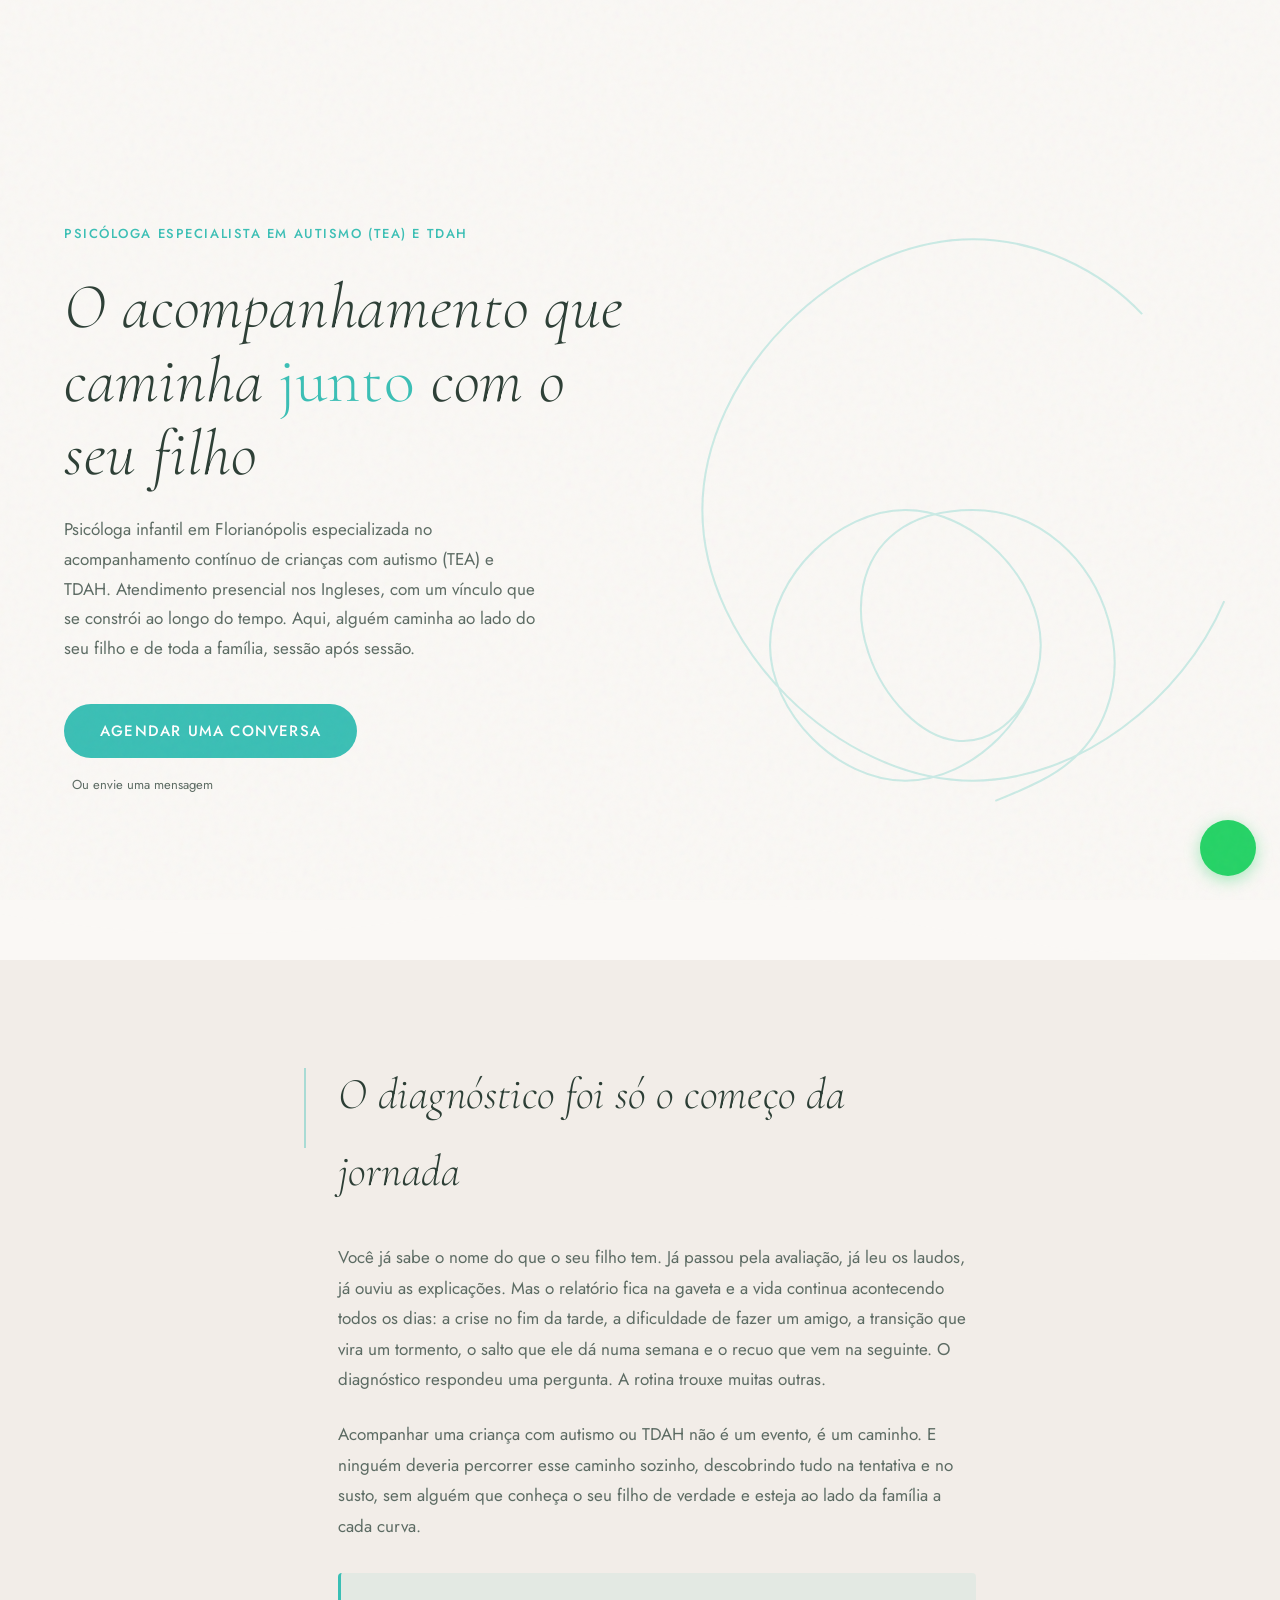
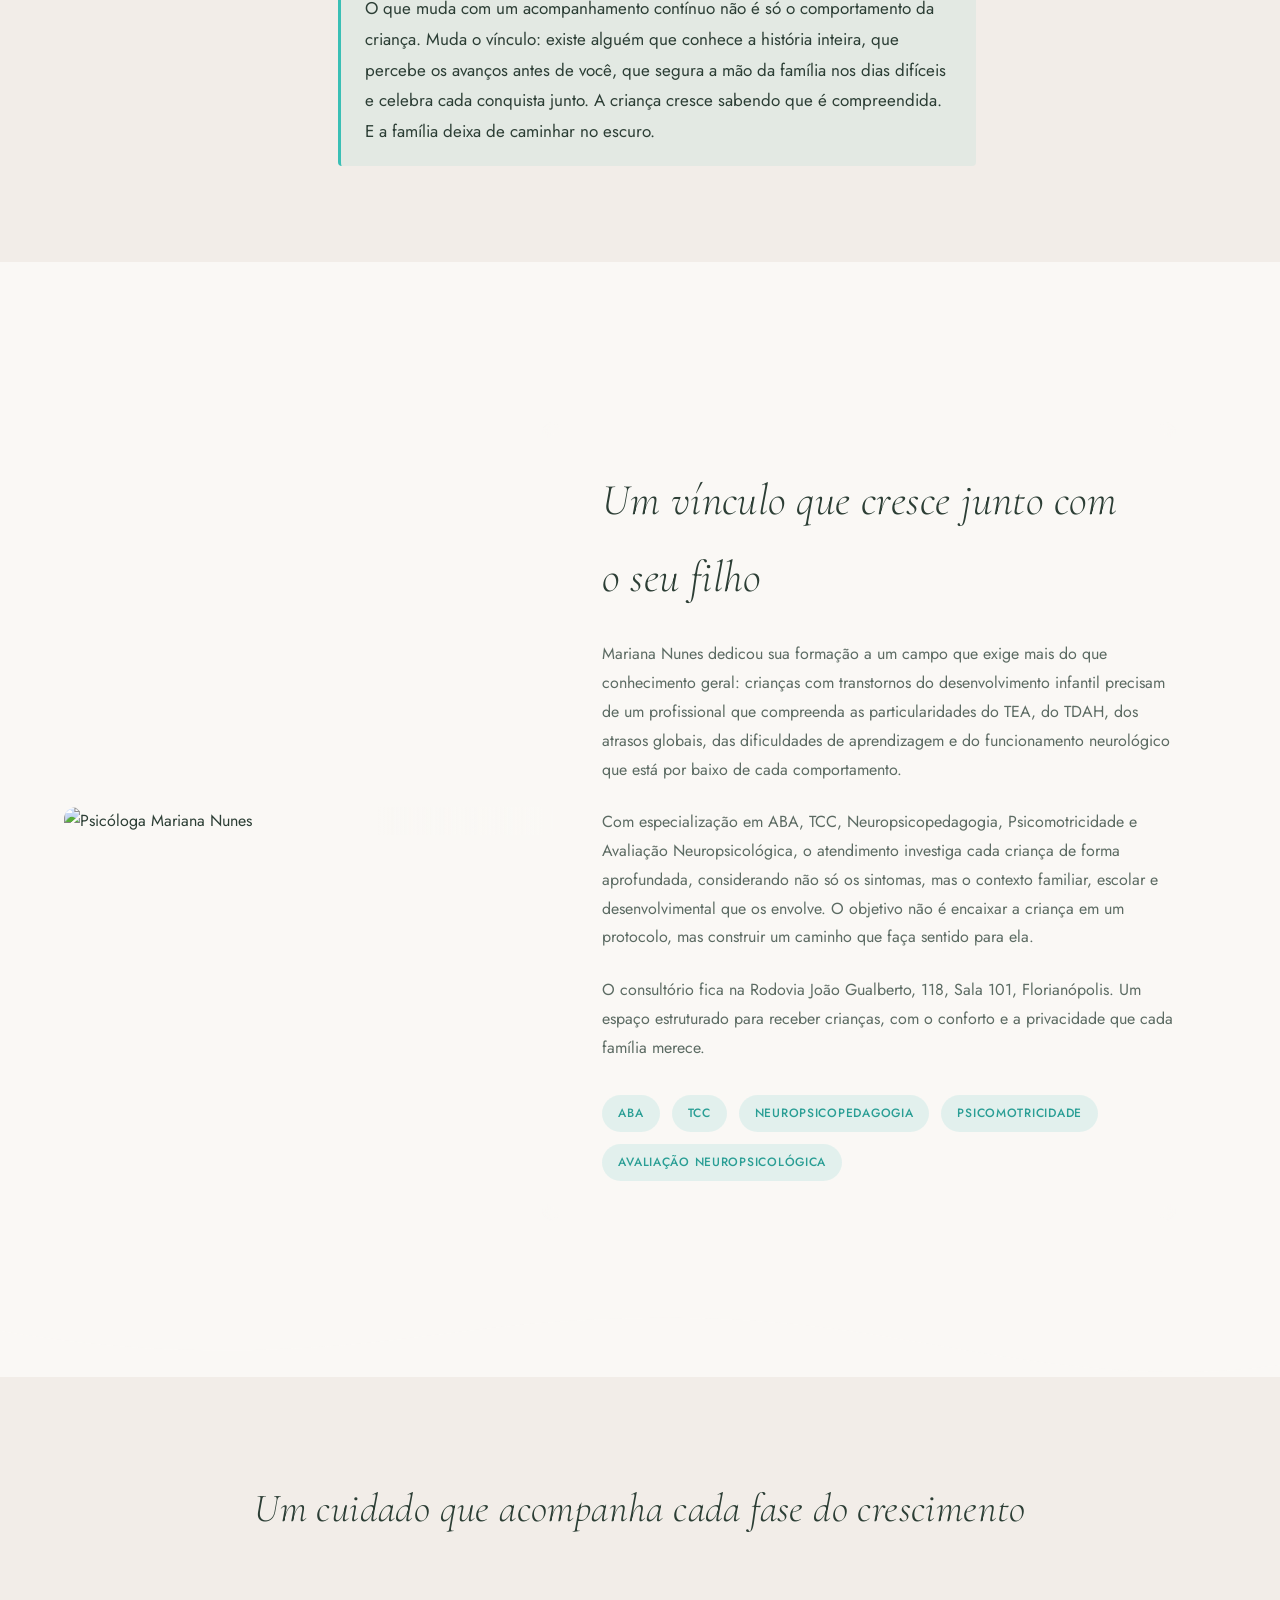
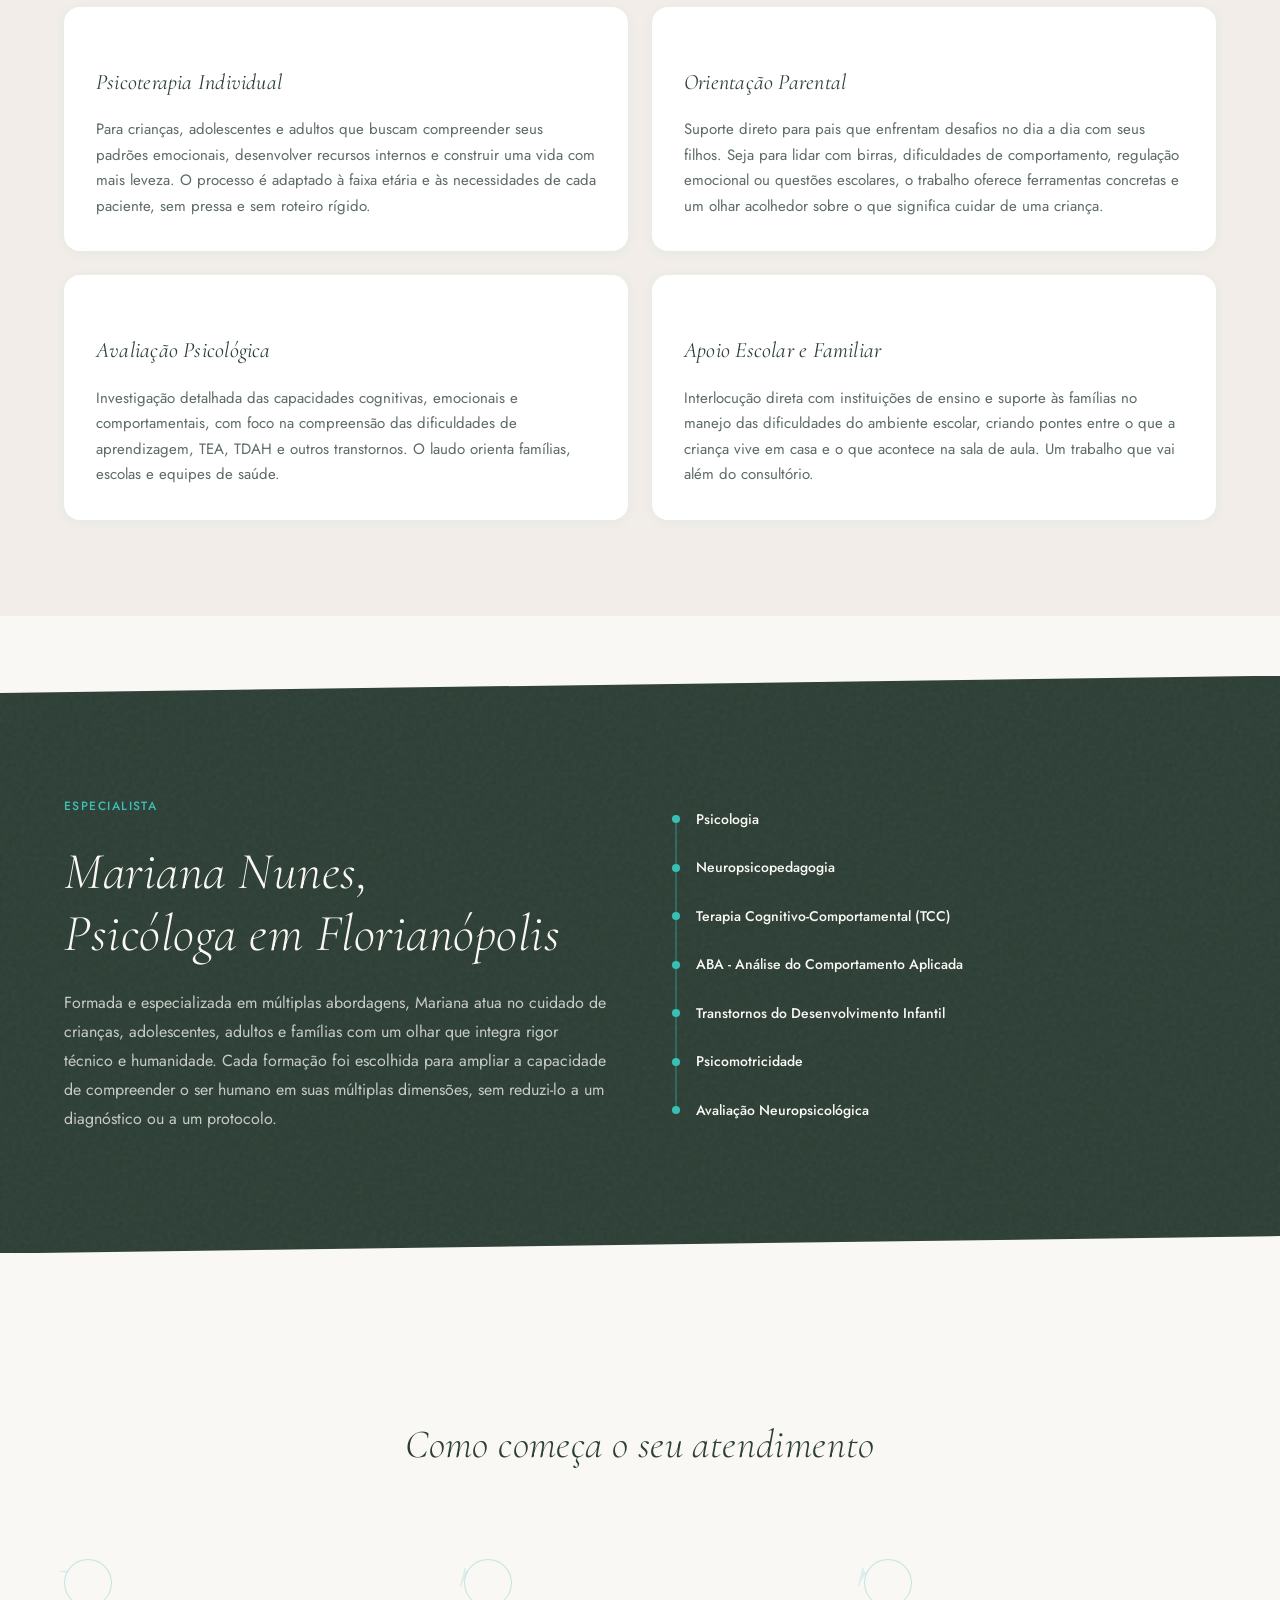
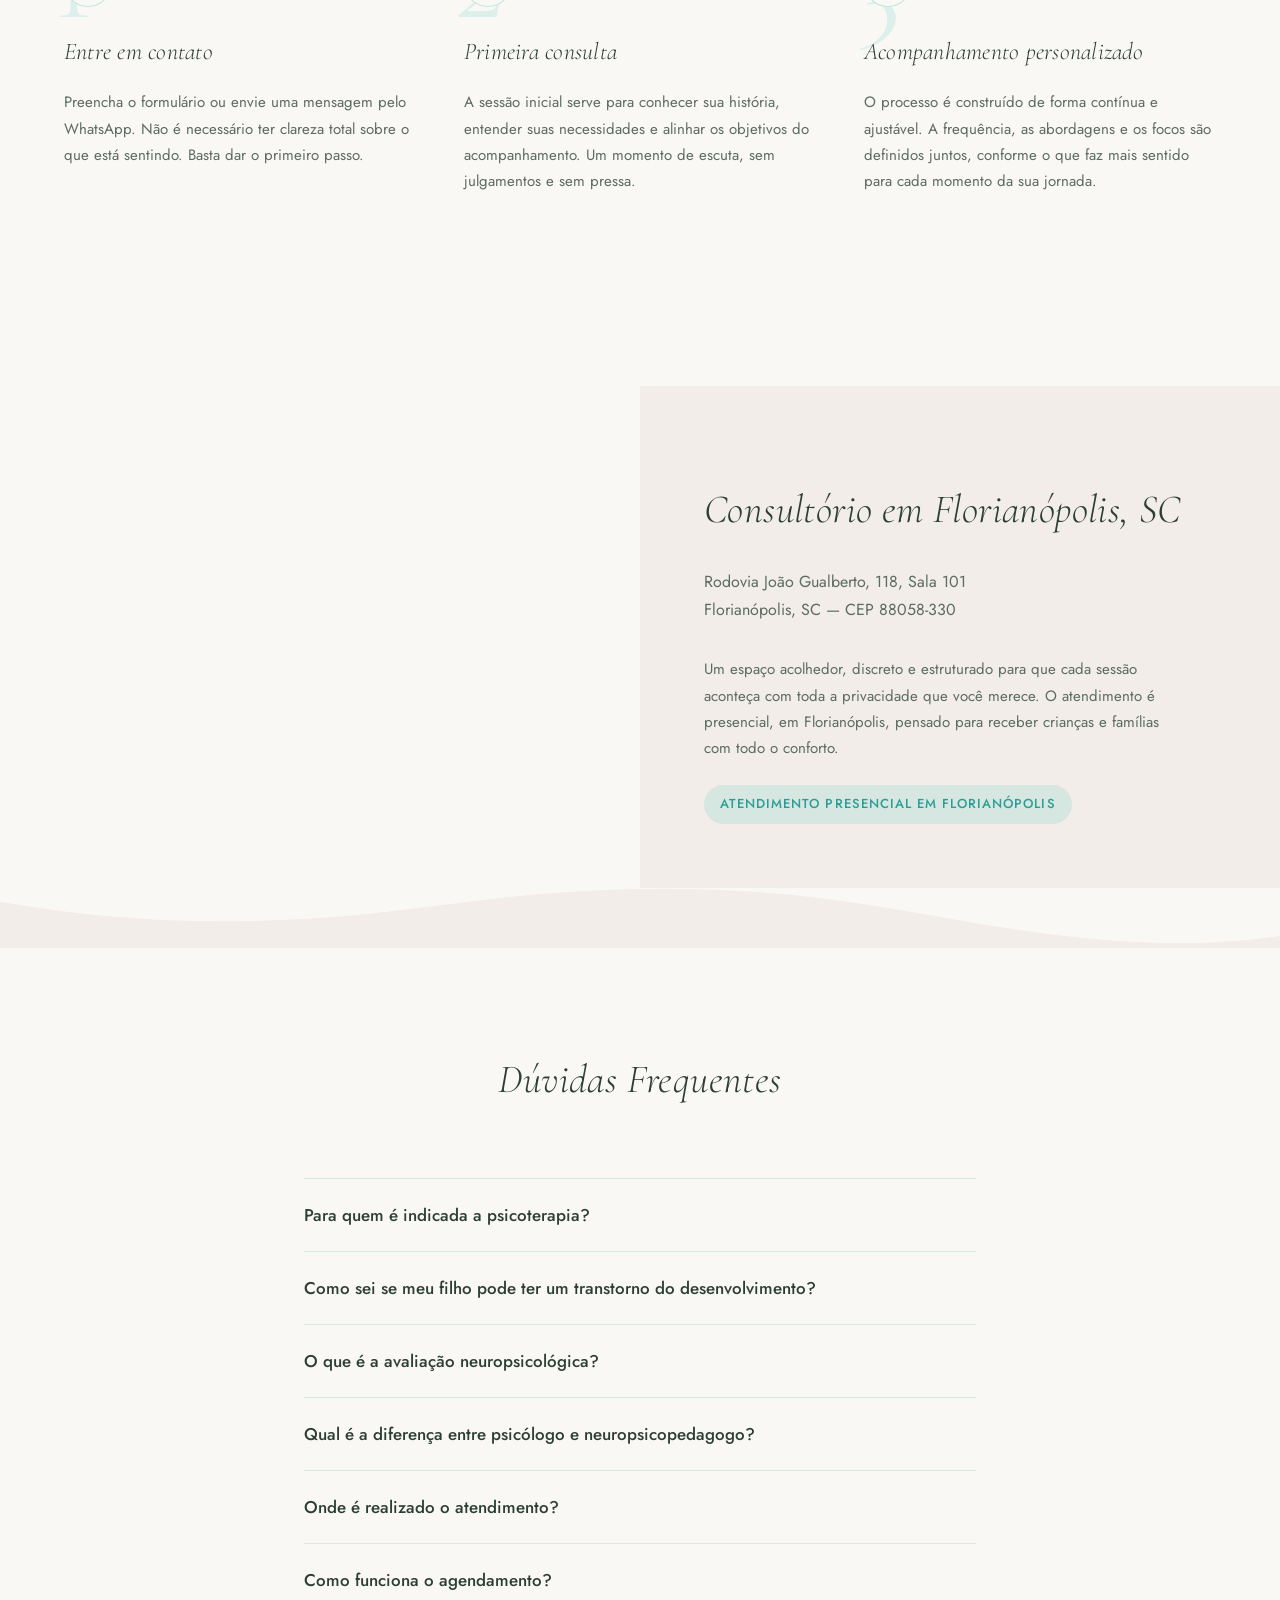
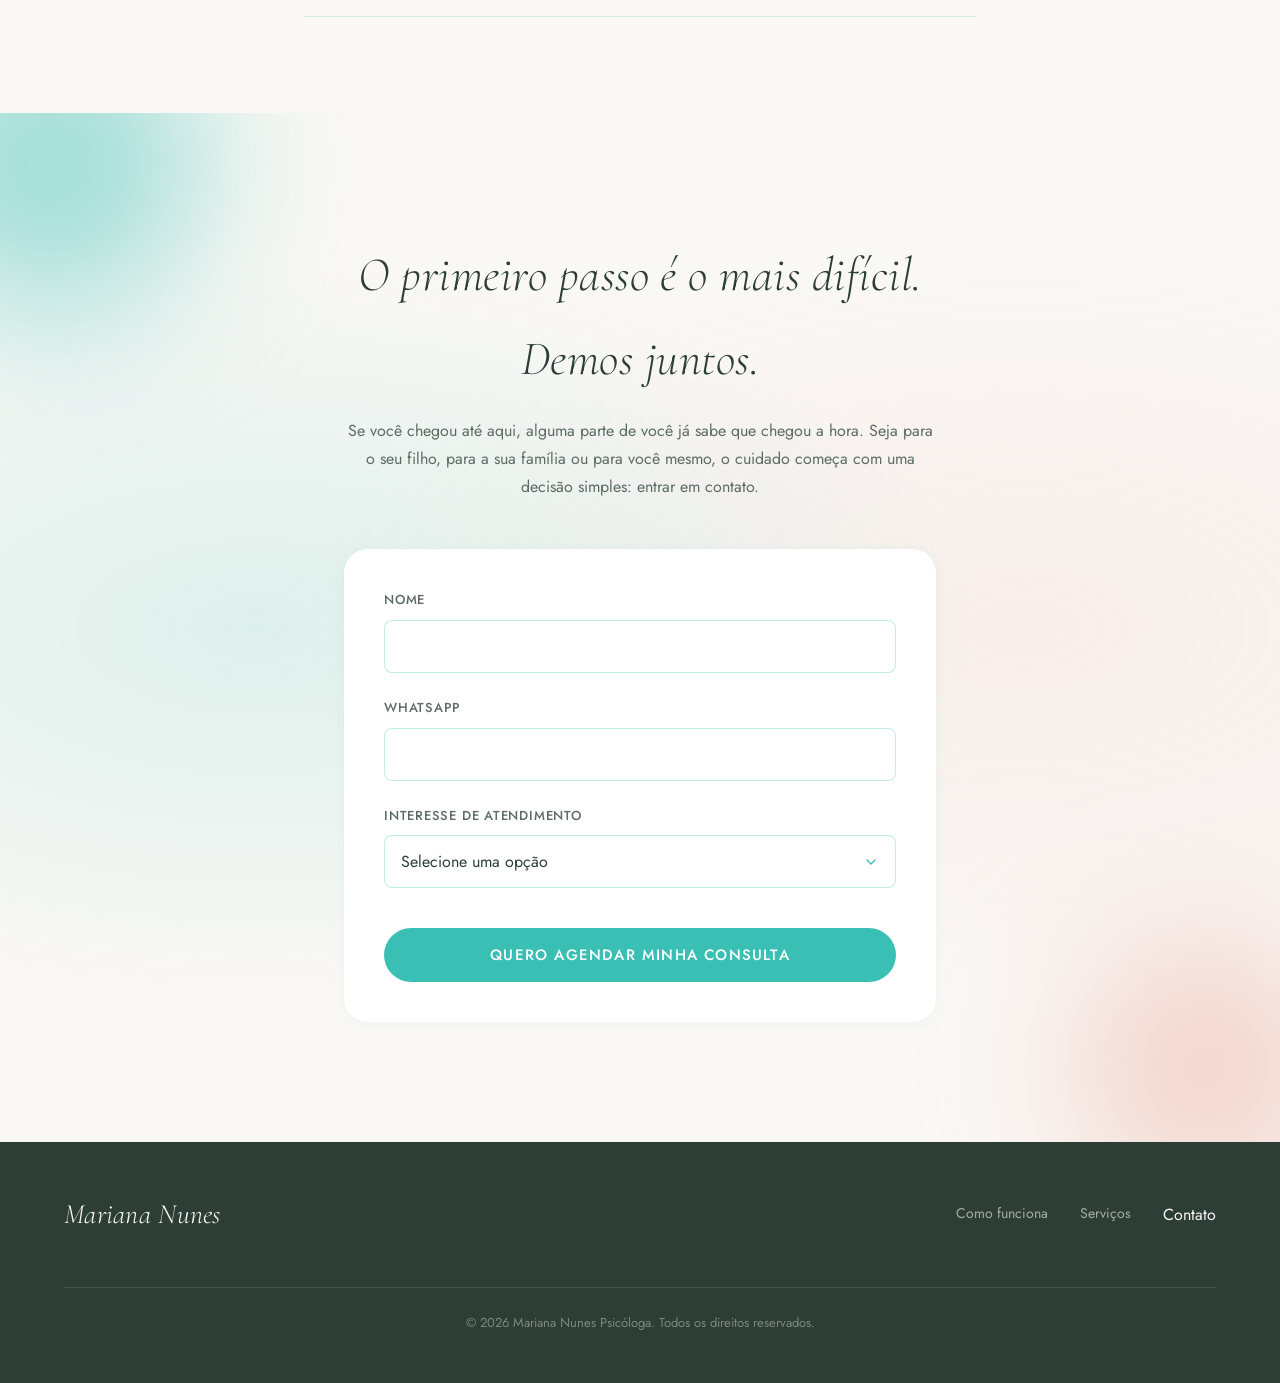
==== acompanhamento-tea-tdah/index.html @ 7c2b4500 "feat(lp): nova LP /acompanhamento-tea-tdah/ (clone presencial, foco TEA/TDAH) Clone fiel da pagina p" ====
<!DOCTYPE html>
<html lang="pt-BR">
<head>
  <meta charset="UTF-8">
  <meta name="viewport" content="width=device-width, initial-scale=1.0">

  <!-- Google Tag Manager -->
  <script>(function(w,d,s,l,i){w[l]=w[l]||[];w[l].push({'gtm.start':
  new Date().getTime(),event:'gtm.js'});var f=d.getElementsByTagName(s)[0],
  j=d.createElement(s),dl=l!='dataLayer'?'&l='+l:'';j.async=true;j.src=
  'https://www.googletagmanager.com/gtm.js?id='+i+dl;f.parentNode.insertBefore(j,f);
  })(window,document,'script','dataLayer','GTM-KGB9BXCS');</script>
  <!-- End Google Tag Manager -->

  <title>Psicóloga para Acompanhamento de Crianças com Autismo e TDAH em Florianópolis | Mariana Nunes</title>
  <meta name="description" content="Mariana Nunes é psicóloga infantil em Florianópolis (CRP 12/29054), especialista em acompanhamento contínuo de crianças com autismo (TEA) e TDAH. Atendimento presencial nos Ingleses, com suporte à família. Agende.">

  <!-- Open Graph -->
  <meta property="og:title" content="Psicóloga para Acompanhamento de Crianças com Autismo e TDAH em Florianópolis | Mariana Nunes">
  <meta property="og:description" content="Mariana Nunes é psicóloga infantil em Florianópolis (CRP 12/29054), especialista em acompanhamento contínuo de crianças com autismo (TEA) e TDAH. Atendimento presencial nos Ingleses, com suporte à família. Agende.">
  <meta property="og:type" content="website">

  <!-- Favicon placeholder -->
  <link rel="icon" type="image/svg+xml" href="/favicon.svg">

  <!-- FONTS: Cormorant Garamond & Jost -->
  <link rel="preconnect" href="https://fonts.googleapis.com">
  <link rel="preconnect" href="https://fonts.gstatic.com" crossorigin>
  <link href="https://fonts.googleapis.com/css2?family=Cormorant+Garamond:ital,wght@0,300;0,400;1,300;1,400&family=Jost:wght@400;500;600&display=swap" rel="stylesheet">

  <!-- Preconnect CDNs -->
  <link rel="preconnect" href="https://unpkg.com" crossorigin>
  <link rel="preconnect" href="https://cdn.jsdelivr.net" crossorigin>

  <!-- AOS -->
  <link href="https://unpkg.com/aos@2.3.4/dist/aos.css" rel="stylesheet">

  <!-- intl-tel-input -->
  <link rel="stylesheet" href="https://cdn.jsdelivr.net/npm/intl-tel-input@24.6.0/build/css/intlTelInput.css">
  
  <!-- Phosphor Icons -->
  <script src="https://unpkg.com/@phosphor-icons/web" defer></script>

  <link rel="stylesheet" href="/acompanhamento-tea-tdah/style.css?v=1.0.1">

  <!-- Scripts -->
  <script src="https://unpkg.com/aos@2.3.4/dist/aos.js" defer></script>
  <script src="https://cdn.jsdelivr.net/npm/intl-tel-input@24.6.0/build/js/intlTelInput.min.js" defer></script>
  <script src="/acompanhamento-tea-tdah/script.js?v=1.0.1" defer></script>
</head>
<body>
  <!-- Google Tag Manager (noscript) -->
  <noscript><iframe src="https://www.googletagmanager.com/ns.html?id=GTM-KGB9BXCS"
  height="0" width="0" style="display:none;visibility:hidden"></iframe></noscript>
  <!-- End Google Tag Manager (noscript) -->
  


  <main>
    <!-- A. HERO -->
    <section class="hero">
      <div class="container">
        <div class="hero-content">
          <span class="hero-pre-headline">PSICÓLOGA ESPECIALISTA EM AUTISMO (TEA) E TDAH</span>
          <h1 class="hero-headline">
            O acompanhamento que caminha <span class="highlight">junto</span> com o seu filho
          </h1>
          <p class="hero-subheadline">
            Psicóloga infantil em Florianópolis especializada no acompanhamento contínuo de crianças com autismo (TEA) e TDAH. Atendimento presencial nos Ingleses, com um vínculo que se constrói ao longo do tempo. Aqui, alguém caminha ao lado do seu filho e de toda a família, sessão após sessão.
          </p>
          <div class="hero-cta-wrapper">
            <button type="button" data-modal="contato-modal" class="btn">Agendar uma conversa</button>
            <span class="hero-whatsapp-text">
              <i class="ph-fill ph-whatsapp-logo"></i> Ou envie uma mensagem
            </span>
          </div>
        </div>
        <div class="hero-visual">
          <div class="hero-illustration">
            <svg viewBox="0 0 500 500" xmlns="http://www.w3.org/2000/svg">
              <!-- Illustrative Thread / Novelo abstraction -->
              <path class="hero-thread-path" d="M450,250 C450,150 350,100 250,150 C150,200 100,300 200,350 C300,400 400,350 450,250 C500,150 400,50 300,50 C200,50 100,150 100,250 C100,350 200,450 300,450 C400,450 500,350 500,250 C500,100 300,100 200,150 C100,200 50,300 100,400 C150,500 250,500 350,450 C450,400 400,250 300,250 C200,250 200,350 250,400 C300,450 350,400 350,350 C350,300 300,250 250,250 C200,250 150,300 150,350 C150,400 200,450 250,450 C300,450 350,400 350,350 C350,300 300,250 250,250 C200,250 150,300 150,350 C150,400 200,450 250,450 C300,450 350,400 350,350 C350,300 300,250 250,250 C200,250 150,300 150,350 C150,400 200,450 250,450 C300,450 350,400 350,350 C350,300 300,250 250,250 C200,250 150,300 150,350 C150,400 200,450 250,450 C300,450 350,400 350,350 C350,300 300,250 250,250 C200,250 150,300 150,350 C150,400 200,450 250,450 C300,450 350,400 350,350 C350,300 300,250 250,250 C200,250 150,300 150,350 C150,400 200,450 250,450" />
              <!-- Thread extending out -->
              <path class="hero-thread-path" style="animation-delay: 2s;" d="M250,250 Q100,200 -50,300" />
            </svg>
          </div>
        </div>
      </div>
    </section>

    <!-- B. O PESO QUE VOCÊ CARREGA -->
    <section class="section weight">
      <div class="wave-divider top-bg">
        <svg data-name="Layer 1" xmlns="http://www.w3.org/2000/svg" viewBox="0 0 1200 120" preserveAspectRatio="none">
          <path d="M985.66,92.83C906.67,72,823.78,31,743.84,14.19c-82.26-17.34-168.06-16.33-250.45.39-57.84,11.73-114,31.07-172,41.86A600.21,600.21,0,0,1,0,27.35V120H1200V95.8C1132.19,118.92,1055.71,111.31,985.66,92.83Z" class="shape-fill"></path>
        </svg>
      </div>
      <div class="container container-narrow">
        <div class="weight-line"></div>
        <div class="weight-content">
          <h2 class="weight-title" data-aos="fade-up" data-aos-delay="0">
            O diagnóstico foi só o começo da jornada
          </h2>
          <div class="weight-text">
            <p data-aos="fade-up" data-aos-delay="100">Você já sabe o nome do que o seu filho tem. Já passou pela avaliação, já leu os laudos, já ouviu as explicações. Mas o relatório fica na gaveta e a vida continua acontecendo todos os dias: a crise no fim da tarde, a dificuldade de fazer um amigo, a transição que vira um tormento, o salto que ele dá numa semana e o recuo que vem na seguinte. O diagnóstico respondeu uma pergunta. A rotina trouxe muitas outras.</p>
            <p data-aos="fade-up" data-aos-delay="200">Acompanhar uma criança com autismo ou TDAH não é um evento, é um caminho. E ninguém deveria percorrer esse caminho sozinho, descobrindo tudo na tentativa e no susto, sem alguém que conheça o seu filho de verdade e esteja ao lado da família a cada curva.</p>
            <div class="weight-highlight" data-aos="fade-up" data-aos-delay="300">
              <p>O que muda com um acompanhamento contínuo não é só o comportamento da criança. Muda o vínculo: existe alguém que conhece a história inteira, que percebe os avanços antes de você, que segura a mão da família nos dias difíceis e celebra cada conquista junto. A criança cresce sabendo que é compreendida. E a família deixa de caminhar no escuro.</p>
            </div>
          </div>
        </div>
      </div>
    </section>

    <!-- C. O ATENDIMENTO DA MARIANA -->
    <section class="section specialist">
      <div class="container">
        <div class="specialist-image" data-aos="fade-right">
          <img src="/.netlify/images?url=/images/mariana.png&w=600&q=80" alt="Psicóloga Mariana Nunes">
        </div>
        <div class="specialist-content" data-aos="fade-left" data-aos-delay="150">
          <h2 class="specialist-title">Um vínculo que cresce junto com o seu filho</h2>
          <div class="specialist-text">
            <p>Mariana Nunes dedicou sua formação a um campo que exige mais do que conhecimento geral: crianças com transtornos do desenvolvimento infantil precisam de um profissional que compreenda as particularidades do TEA, do TDAH, dos atrasos globais, das dificuldades de aprendizagem e do funcionamento neurológico que está por baixo de cada comportamento.</p>
            <p>Com especialização em ABA, TCC, Neuropsicopedagogia, Psicomotricidade e Avaliação Neuropsicológica, o atendimento investiga cada criança de forma aprofundada, considerando não só os sintomas, mas o contexto familiar, escolar e desenvolvimental que os envolve. O objetivo não é encaixar a criança em um protocolo, mas construir um caminho que faça sentido para ela.</p>
            <p>O consultório fica na Rodovia João Gualberto, 118, Sala 101, Florianópolis. Um espaço estruturado para receber crianças, com o conforto e a privacidade que cada família merece.</p>
          </div>
          <div class="specialist-tags">
            <span class="tag">ABA</span>
            <span class="tag">TCC</span>
            <span class="tag">Neuropsicopedagogia</span>
            <span class="tag">Psicomotricidade</span>
            <span class="tag">Avaliação Neuropsicológica</span>
          </div>
        </div>
      </div>
    </section>

    <!-- D. SERVIÇOS -->
    <section class="section services">
      <div class="wave-divider top-bg">
        <svg data-name="Layer 1" xmlns="http://www.w3.org/2000/svg" viewBox="0 0 1200 120" preserveAspectRatio="none">
          <path d="M321.39,56.44c58-10.79,114.16-30.13,172-41.86,82.39-16.72,168.19-17.73,250.45-.39C823.78,31,906.67,72,985.66,92.83c70.05,18.48,146.53,26.09,214.34,3V0H0V27.35A600.21,600.21,0,0,0,321.39,56.44Z" class="shape-fill"></path>
        </svg>
      </div>
      <div class="container">
        <h2 class="services-title" data-aos="fade-up">Um cuidado que acompanha cada fase do crescimento</h2>
        
        <div class="services-grid" id="servicesGrid">
          <div class="services-thread">
            <svg viewBox="0 0 800 600" preserveAspectRatio="none">
              <path d="M 0,100 C 200,300 400,0 600,200 C 800,400 700,500 800,600" />
            </svg>
          </div>

          <div class="service-card large" data-aos="fade-up" data-aos-delay="0">
            <div class="service-icon"><i class="ph ph-brain"></i></div>
            <h3 class="service-title">Psicoterapia Individual</h3>
            <p class="service-text">Para crianças, adolescentes e adultos que buscam compreender seus padrões emocionais, desenvolver recursos internos e construir uma vida com mais leveza. O processo é adaptado à faixa etária e às necessidades de cada paciente, sem pressa e sem roteiro rígido.</p>
          </div>

          <div class="service-card large" data-aos="fade-up" data-aos-delay="80">
            <div class="service-icon"><i class="ph ph-users-three"></i></div>
            <h3 class="service-title">Orientação Parental</h3>
            <p class="service-text">Suporte direto para pais que enfrentam desafios no dia a dia com seus filhos. Seja para lidar com birras, dificuldades de comportamento, regulação emocional ou questões escolares, o trabalho oferece ferramentas concretas e um olhar acolhedor sobre o que significa cuidar de uma criança.</p>
          </div>

          <div class="service-card medium" data-aos="fade-up" data-aos-delay="160">
            <div class="service-icon"><i class="ph ph-file-magnifying-glass"></i></div>
            <h3 class="service-title">Avaliação Psicológica</h3>
            <p class="service-text">Investigação detalhada das capacidades cognitivas, emocionais e comportamentais, com foco na compreensão das dificuldades de aprendizagem, TEA, TDAH e outros transtornos. O laudo orienta famílias, escolas e equipes de saúde.</p>
          </div>

          <div class="service-card medium" data-aos="fade-up" data-aos-delay="240">
            <div class="service-icon"><i class="ph ph-house-line"></i></div>
            <h3 class="service-title">Apoio Escolar e Familiar</h3>
            <p class="service-text">Interlocução direta com instituições de ensino e suporte às famílias no manejo das dificuldades do ambiente escolar, criando pontes entre o que a criança vive em casa e o que acontece na sala de aula. Um trabalho que vai além do consultório.</p>
          </div>
        </div>
      </div>
    </section>

    <!-- E. AUTORIDADE -->
    <section class="authority">
      <div class="container">
        <div class="auth-content">
          <span class="auth-label">Especialista</span>
          <h2 class="auth-title" data-aos="fade-up">Mariana Nunes,<br>Psicóloga em Florianópolis</h2>
          <p class="auth-text" data-aos="fade-up" data-aos-delay="100">
            Formada e especializada em múltiplas abordagens, Mariana atua no cuidado de crianças, adolescentes, adultos e famílias com um olhar que integra rigor técnico e humanidade. Cada formação foi escolhida para ampliar a capacidade de compreender o ser humano em suas múltiplas dimensões, sem reduzi-lo a um diagnóstico ou a um protocolo.
          </p>
        </div>
        <div class="auth-timeline">
          <div class="timeline-item" data-aos="fade-up" data-aos-delay="100">Psicologia</div>
          <div class="timeline-item" data-aos="fade-up" data-aos-delay="200">Neuropsicopedagogia</div>
          <div class="timeline-item" data-aos="fade-up" data-aos-delay="300">Terapia Cognitivo-Comportamental (TCC)</div>
          <div class="timeline-item" data-aos="fade-up" data-aos-delay="400">ABA - Análise do Comportamento Aplicada</div>
          <div class="timeline-item" data-aos="fade-up" data-aos-delay="500">Transtornos do Desenvolvimento Infantil</div>
          <div class="timeline-item" data-aos="fade-up" data-aos-delay="600">Psicomotricidade</div>
          <div class="timeline-item" data-aos="fade-up" data-aos-delay="700">Avaliação Neuropsicológica</div>
        </div>
      </div>
    </section>

    <!-- F. COMO FUNCIONA -->
    <section class="section how-it-works">
      <div class="container">
        <h2 class="how-title" data-aos="fade-up">Como começa o seu atendimento</h2>
        <div class="steps-wrapper" id="stepsWrapper">
          <div class="steps-connector">
            <svg width="100%" height="100%" preserveAspectRatio="none">
              <line x1="0" y1="0" x2="100%" y2="0" id="stepsLinePath" />
            </svg>
          </div>
          
          <div class="step" data-aos="fade-up" data-aos-delay="0">
            <div class="step-num-bg counter" data-target="1">0</div>
            <div class="step-icon"><i class="ph ph-chat-circle-dots"></i></div>
            <h3 class="step-title">Entre em contato</h3>
            <p class="step-text">Preencha o formulário ou envie uma mensagem pelo WhatsApp. Não é necessário ter clareza total sobre o que está sentindo. Basta dar o primeiro passo.</p>
          </div>

          <div class="step" data-aos="fade-up" data-aos-delay="150">
            <div class="step-num-bg counter" data-target="2">0</div>
            <div class="step-icon"><i class="ph ph-coffee"></i></div>
            <h3 class="step-title">Primeira consulta</h3>
            <p class="step-text">A sessão inicial serve para conhecer sua história, entender suas necessidades e alinhar os objetivos do acompanhamento. Um momento de escuta, sem julgamentos e sem pressa.</p>
          </div>

          <div class="step" data-aos="fade-up" data-aos-delay="300">
            <div class="step-num-bg counter" data-target="3">0</div>
            <div class="step-icon"><i class="ph ph-spiral"></i></div>
            <h3 class="step-title">Acompanhamento personalizado</h3>
            <p class="step-text">O processo é construído de forma contínua e ajustável. A frequência, as abordagens e os focos são definidos juntos, conforme o que faz mais sentido para cada momento da sua jornada.</p>
          </div>
        </div>
      </div>
    </section>

    <!-- G. LOCAL -->
    <section class="section location">
      <div class="location-map">
        <iframe 
          src="https://www.google.com/maps/embed?pb=!1m18!1m12!1m3!1d3540.751280388277!2d-48.4552431!3d-27.4455855!2m3!1f0!2f0!3f0!3m2!1i1024!2i768!4f13.1!3m3!1m2!1s0x95274100795c3289%3A0xc0fb1984fb12b5!2sRod.%20Jo%C3%A3o%20Gualberto%20Soares%2C%20118%20-%20Ingleses%20Norte%2C%20Florian%C3%B3polis%20-%20SC%2C%2088058-330!5e0!3m2!1spt-BR!2sbr!4v1700000000000!5m2!1spt-BR!2sbr" 
          allowfullscreen="" 
          loading="lazy" 
          referrerpolicy="no-referrer-when-downgrade">
        </iframe>
      </div>
      <div class="location-info-wrapper">
        <div class="location-info" data-aos="fade-left">
          <div class="location-icon"><i class="ph-fill ph-map-pin"></i></div>
          <h2 class="location-title">Consultório em Florianópolis, SC</h2>
          <p class="location-address">
            Rodovia João Gualberto, 118, Sala 101<br>
            Florianópolis, SC — CEP 88058-330
          </p>
          <p class="step-text" style="margin-bottom: 24px;">
            Um espaço acolhedor, discreto e estruturado para que cada sessão aconteça com toda a privacidade que você merece. O atendimento é presencial, em Florianópolis, pensado para receber crianças e famílias com todo o conforto.
          </p>
          <span class="location-badge">Atendimento Presencial em Florianópolis</span>
        </div>
      </div>
    </section>

    <!-- H. FAQ -->
    <section class="section faq">
      <div class="wave-divider top-bg-alt">
        <svg data-name="Layer 1" xmlns="http://www.w3.org/2000/svg" viewBox="0 0 1200 120" preserveAspectRatio="none">
          <path d="M985.66,92.83C906.67,72,823.78,31,743.84,14.19c-82.26-17.34-168.06-16.33-250.45.39-57.84,11.73-114,31.07-172,41.86A600.21,600.21,0,0,1,0,27.35V120H1200V95.8C1132.19,118.92,1055.71,111.31,985.66,92.83Z" class="shape-fill"></path>
        </svg>
      </div>
      <div class="container container-narrow" data-aos="fade-up">
        <h2 class="faq-title">Dúvidas Frequentes</h2>
        
        <div class="accordion">
          <div class="accordion-item">
            <button class="accordion-header">
              Para quem é indicada a psicoterapia?
              <i class="ph ph-plus accordion-icon"></i>
            </button>
            <div class="accordion-content">
              <p>A psicoterapia é indicada para qualquer pessoa que enfrente dificuldades emocionais, comportamentais ou relacionais, independentemente da idade. Seja uma criança com dificuldades na escola, um adolescente em crise, um adulto que busca autoconhecimento ou uma família que precisa de suporte, o processo terapêutico oferece caminhos concretos para cada situação.</p>
            </div>
          </div>
          
          <div class="accordion-item">
            <button class="accordion-header">
              Como sei se meu filho pode ter um transtorno do desenvolvimento?
              <i class="ph ph-plus accordion-icon"></i>
            </button>
            <div class="accordion-content">
              <p>Sinais como dificuldade de concentração prolongada, atrasos na fala, comportamentos repetitivos, dificuldade de interação social, explosões emocionais frequentes, hipersensibilidade sensorial ou queda no rendimento escolar sem causa aparente podem indicar a presença de um transtorno do desenvolvimento. A avaliação psicológica e neuropsicológica é o caminho mais seguro para obter respostas claras e orientar o tratamento adequado.</p>
            </div>
          </div>

          <div class="accordion-item">
            <button class="accordion-header">
              O que é a avaliação neuropsicológica?
              <i class="ph ph-plus accordion-icon"></i>
            </button>
            <div class="accordion-content">
              <p>É uma investigação aprofundada das funções cognitivas, emocionais e comportamentais do paciente, realizada por meio de testes padronizados e entrevistas. É especialmente útil para investigar suspeitas de TDAH, TEA, dificuldades de aprendizagem e outros transtornos do desenvolvimento. Ao final, o laudo orienta o tratamento e o suporte necessários para cada caso.</p>
            </div>
          </div>

          <div class="accordion-item">
            <button class="accordion-header">
              Qual é a diferença entre psicólogo e neuropsicopedagogo?
              <i class="ph ph-plus accordion-icon"></i>
            </button>
            <div class="accordion-content">
              <p>O psicólogo atua no campo emocional, comportamental e relacional. O neuropsicopedagogo investiga as relações entre o funcionamento do cérebro, o comportamento e o aprendizado. Com formação nas duas áreas, Mariana oferece uma leitura mais completa e integrada das dificuldades de cada paciente.</p>
            </div>
          </div>

          <div class="accordion-item">
            <button class="accordion-header">
              Onde é realizado o atendimento?
              <i class="ph ph-plus accordion-icon"></i>
            </button>
            <div class="accordion-content">
              <p>O atendimento é presencial, no consultório em Florianópolis (Rodovia João Gualberto, 118, Sala 101). Um espaço preparado para receber crianças e famílias com conforto e total privacidade.</p>
            </div>
          </div>

          <div class="accordion-item">
            <button class="accordion-header">
              Como funciona o agendamento?
              <i class="ph ph-plus accordion-icon"></i>
            </button>
            <div class="accordion-content">
              <p>Basta preencher o formulário nesta página ou entrar em contato pelo WhatsApp. A equipe retornará para confirmar a data e o horário disponíveis para a sua primeira consulta.</p>
            </div>
          </div>
        </div>
      </div>
    </section>

    <!-- I. CTA FINAL -->
    <section class="cta-final" id="contato">
      <div class="cta-bg-sphere sphere-1"></div>
      <div class="cta-bg-sphere sphere-2"></div>
      
      <div class="container">
        <h2 class="cta-title">O primeiro passo é o mais difícil. Demos juntos.</h2>
        <p class="cta-subtitle">Se você chegou até aqui, alguma parte de você já sabe que chegou a hora. Seja para o seu filho, para a sua família ou para você mesmo, o cuidado começa com uma decisão simples: entrar em contato.</p>
        
        <div class="cta-form">
          <form id="contato" name="contato" method="POST" data-netlify="true" netlify-honeypot="bot-field" data-form>
            <input type="hidden" name="form-name" value="contato">
            <p hidden><label>Não preencha: <input name="bot-field"></label></p>
            <input type="hidden" name="utm_source" id="utm_source">
            <input type="hidden" name="utm_medium" id="utm_medium">
            <input type="hidden" name="utm_campaign" id="utm_campaign">
            <input type="hidden" name="gclid" id="gclid">
            <input type="hidden" name="fbclid" id="fbclid">

            <div class="form-group">
              <label class="form-label" for="nome">Nome</label>
              <input type="text" id="nome" name="nome" class="form-input" required autocomplete="name">
            </div>

            <div class="form-group">
              <label class="form-label" for="telefone">WhatsApp</label>
              <input type="tel" id="telefone" name="telefone" class="form-input" required autocomplete="tel">
            </div>

            <div class="form-group">
              <label class="form-label" for="interesse">Interesse de atendimento</label>
              <select id="interesse" name="interesse" class="form-input" required>
                <option value="" disabled selected>Selecione uma opção</option>
                <option value="Família">Família</option>
                <option value="Criança">Criança</option>
                <option value="Adulto">Adulto</option>
              </select>
            </div>

            <div class="form-feedback"></div>
            <button type="submit" class="btn">Quero agendar minha consulta</button>
          </form>
        </div>
      </div>
    </section>
  </main>

  <footer class="footer">
    <div class="container">
      <div class="footer-top">
        <div class="footer-logo">
          <!-- TODO: Update logo src if needed -->
          <h2 style="font-family: var(--font-heading); margin: 0; font-size: 28px; color: var(--color-bg);">Mariana Nunes</h2>
        </div>
        <div class="footer-links">
          <a href="#como-funciona" class="link-animated">Como funciona</a>
          <a href="#servicos" class="link-animated">Serviços</a>
          <button type="button" data-modal="contato-modal" class="link-animated" style="background:none;border:none;font:inherit;color:inherit;padding:0;cursor:pointer;">Contato</button>
        </div>
      </div>
      <div class="footer-bottom">
        <p>&copy; <span id="year"></span> Mariana Nunes Psicóloga. Todos os direitos reservados.</p>
      </div>
    </div>
  </footer>

  <button type="button" data-modal="contato-modal" class="whatsapp-float" aria-label="Contato via WhatsApp" style="border:none;cursor:pointer;font-family:inherit;">
    <i class="ph-fill ph-whatsapp-logo"></i>
    <span class="whatsapp-tooltip">Resposta em até 1h</span>
  </button>

  <!-- Modal de Contato -->
  <div class="modal-overlay" id="contato-modal" role="dialog" aria-modal="true" aria-label="Formulário de contato">
    <div class="modal-content">
      <button type="button" class="modal-close" aria-label="Fechar">&times;</button>
      
      <h2 style="font-family: var(--font-heading); font-size: 32px; margin-bottom: 8px;">Agendar Avaliação</h2>
      <p style="color: var(--color-text-medium); margin-bottom: 24px;">Preencha seus dados para que possamos entrar em contato.</p>

      <form id="contato-modal-form" name="contato-modal" method="POST" data-netlify="true" netlify-honeypot="bot-field" data-form>
        <input type="hidden" name="form-name" value="contato-modal">
        <p hidden><label>Não preencha: <input name="bot-field"></label></p>
        <input type="hidden" name="utm_source" id="modal_utm_source">
        <input type="hidden" name="utm_medium" id="modal_utm_medium">
        <input type="hidden" name="utm_campaign" id="modal_utm_campaign">
        <input type="hidden" name="gclid" id="modal_gclid">
        <input type="hidden" name="fbclid" id="modal_fbclid">

        <div class="form-group">
          <label class="form-label" for="modal-nome">Nome</label>
          <input type="text" id="modal-nome" name="nome" class="form-input" required autocomplete="name">
        </div>

        <div class="form-group">
          <label class="form-label" for="modal-telefone">WhatsApp</label>
          <input type="tel" id="modal-telefone" name="telefone" class="form-input" required autocomplete="tel">
        </div>

        <div class="form-group">
          <label class="form-label" for="modal-interesse">Interesse de atendimento</label>
          <select id="modal-interesse" name="interesse" class="form-input" required>
            <option value="" disabled selected>Selecione uma opção</option>
            <option value="Família">Família</option>
            <option value="Criança">Criança</option>
            <option value="Adulto">Adulto</option>
          </select>
        </div>

        <div class="form-feedback"></div>
        <button type="submit" class="btn" style="width:100%;">Enviar Solicitação</button>
      </form>
    </div>
  </div>

</body>
</html>
---- acompanhamento-tea-tdah/style.css ----
:root {
  /* Palette */
  --color-primary: #3ABFB5;
  --color-primary-dark: #2A9E95;
  --color-accent: #4A7C6F;
  --color-warm-rose: #E8A598;
  --color-bg: #FAF8F5;
  --color-bg-alt: #F2EDE8;
  --color-text-dark: #2C3E35;
  --color-text-medium: #5C6B63;
  --color-white: #FFFFFF;

  /* Typography */
  --font-heading: 'Cormorant Garamond', serif;
  --font-display: 'Cormorant Garamond', serif;
  --font-body: 'Jost', sans-serif;
  --font-ui: 'Jost', sans-serif;

  /* Spacing */
  --section-py-desktop: 96px;
  --section-py-mobile: 64px;
  --container-px: 24px;
  
  /* Radii & Shadows */
  --radius-ui: 4px;
  --radius-card: 12px;
  --radius-container: 24px;
  --radius-pill: 999px;
  
  --shadow-rest: 0 2px 12px rgba(58,191,181,0.08);
  --shadow-hover: 0 8px 32px rgba(58,191,181,0.16);
  --shadow-btn-hover: 0 8px 32px rgba(58,191,181,0.35);
}

/* ==========================================
   RESET & BASE
   ========================================== */
*, *::before, *::after {
  box-sizing: border-box;
  margin: 0;
  padding: 0;
}

html {
  scroll-behavior: smooth;
  overflow-x: hidden;
}

body {
  font-family: var(--font-body);
  color: var(--color-text-dark);
  background-color: var(--color-bg);
  line-height: 1.75;
  position: relative;
  overflow-x: hidden;
}

/* Noise overlay */
body::before {
  content: "";
  position: fixed;
  top: 0; left: 0; right: 0; bottom: 0;
  background-image: url("data:image/svg+xml,%3Csvg viewBox='0 0 200 200' xmlns='http://www.w3.org/2000/svg'%3E%3Cfilter id='noiseFilter'%3E%3CfeTurbulence type='fractalNoise' baseFrequency='0.65' numOctaves='3' stitchTiles='stitch'/%3E%3C/filter%3E%3Crect width='100%25' height='100%25' filter='url(%23noiseFilter)'/%3E%3C/svg%3E");
  opacity: 0.04;
  pointer-events: none;
  z-index: 9999;
}

h1, h2, h3, h4, h5, h6 {
  font-family: var(--font-heading);
  font-weight: 300;
  font-style: italic;
  letter-spacing: 0.01em;
  color: var(--color-text-dark);
}

a {
  text-decoration: none;
  color: inherit;
}

ul, ol {
  list-style: none;
}

img, svg {
  display: block;
  max-width: 100%;
}

.container {
  width: 100%;
  max-width: 1200px;
  margin: 0 auto;
  padding: 0 var(--container-px);
}

.container-narrow {
  max-width: 720px;
}

.section {
  padding: var(--section-py-desktop) 0;
  position: relative;
}

@media (max-width: 768px) {
  .section {
    padding: var(--section-py-mobile) 0;
  }
}

/* ==========================================
   MICRO-INTERACTIONS & UTILS
   ========================================== */

.link-animated {
  position: relative;
  display: inline-block;
  color: var(--color-primary);
}

.link-animated::after {
  content: "";
  position: absolute;
  bottom: -2px;
  left: 0;
  width: 0;
  height: 1px;
  background-color: var(--color-primary);
  transition: width 0.3s ease;
}

.link-animated:hover::after {
  width: 100%;
}

.btn {
  display: inline-flex;
  align-items: center;
  justify-content: center;
  background-color: var(--color-primary);
  color: var(--color-white);
  font-family: var(--font-ui);
  font-weight: 500;
  font-size: 15px;
  letter-spacing: 0.08em;
  text-transform: uppercase;
  padding: 16px 36px;
  border-radius: var(--radius-pill);
  transition: transform 0.3s cubic-bezier(0.34, 1.56, 0.64, 1), box-shadow 0.3s cubic-bezier(0.34, 1.56, 0.64, 1);
  border: none;
  cursor: pointer;
}

.btn:hover {
  transform: scale(1.03);
  box-shadow: var(--shadow-btn-hover);
}

/* ==========================================
   A. HERO
   ========================================== */
.hero {
  min-height: 100svh;
  background-color: var(--color-bg);
  position: relative;
  overflow: hidden;
  display: flex;
  align-items: center;
}

.hero .container {
  display: grid;
  grid-template-columns: repeat(12, 1fr);
  gap: 24px;
  position: relative;
  z-index: 2;
  padding-top: 120px;
}

.hero-content {
  grid-column: 1 / 7;
  display: flex;
  flex-direction: column;
  justify-content: center;
}

.hero-pre-headline {
  font-family: var(--font-ui);
  font-weight: 500;
  font-size: 13px;
  letter-spacing: 0.12em;
  text-transform: uppercase;
  color: var(--color-primary);
  margin-bottom: 24px;
}

.hero-headline {
  font-size: 64px;
  line-height: 1.15;
  margin-bottom: 24px;
}

.hero-headline .highlight {
  font-style: normal;
  color: var(--color-primary);
}

.hero-subheadline {
  font-size: 17px;
  color: var(--color-text-medium);
  max-width: 480px;
  margin-bottom: 40px;
}

.hero-cta-wrapper {
  display: flex;
  flex-direction: column;
  align-items: flex-start;
  gap: 16px;
}

.hero-whatsapp-text {
  font-size: 13px;
  color: var(--color-text-medium);
  display: inline-flex;
  align-items: center;
  gap: 8px;
}

.hero-whatsapp-text i {
  color: #25D366;
  font-size: 16px;
}

.hero-visual {
  grid-column: 7 / 13;
  position: relative;
}

.hero-illustration {
  position: absolute;
  right: -5%;
  top: 50%;
  transform: translateY(-50%);
  width: 120%;
  max-width: 800px;
  animation: float 4s ease-in-out infinite;
}

.hero-illustration svg {
  width: 100%;
  height: auto;
}

.hero-thread-path {
  fill: none;
  stroke: var(--color-primary);
  stroke-width: 1.5;
  opacity: 0.25;
  stroke-dasharray: 1000;
  stroke-dashoffset: 1000;
  animation: dashLoop 8s linear infinite;
}

@keyframes float {
  0% { transform: translateY(-50%) translateY(-6px); }
  50% { transform: translateY(-50%) translateY(6px); }
  100% { transform: translateY(-50%) translateY(-6px); }
}

@keyframes dashLoop {
  0% { stroke-dashoffset: 1000; }
  50% { stroke-dashoffset: 0; }
  100% { stroke-dashoffset: -1000; }
}

@media (max-width: 992px) {
  .hero .container {
    grid-template-columns: 1fr;
    padding-top: 100px;
  }
  .hero-content {
    grid-column: 1 / -1;
    text-align: center;
    align-items: center;
  }
  .hero-cta-wrapper {
    align-items: center;
  }
  .hero-subheadline {
    margin: 0 auto 40px;
  }
  .hero-visual {
    grid-column: 1 / -1;
    height: 300px;
    order: -1;
    margin-bottom: -40px;
  }
  .hero-illustration {
    right: 50%;
    top: 50%;
    transform: translate(50%, -50%);
    width: 100%;
    animation: floatMobile 4s ease-in-out infinite;
  }
}

@media (max-width: 768px) {
  .hero .container { padding-top: 24px; }
  .hero-headline { font-size: 38px; }
  .hero-subheadline { font-size: 15px; }
  .hero-visual { 
    height: 120px; 
    margin-bottom: -60px; 
  }
  @keyframes floatMobile {
    0% { transform: translate(50%, -50%) translateY(-4px); }
    50% { transform: translate(50%, -50%) translateY(4px); }
    100% { transform: translate(50%, -50%) translateY(-4px); }
  }
}

/* ==========================================
   B. O PESO QUE VOCÊ CARREGA
   ========================================== */
.weight {
  background-color: var(--color-bg-alt);
  position: relative;
  margin-top: 60px;
}

.wave-divider {
  position: absolute;
  top: -60px;
  left: 0;
  width: 100%;
  height: 60px;
  overflow: hidden;
  line-height: 0;
}

.wave-divider svg {
  display: block;
  width: calc(100% + 1.3px);
  height: 60px;
}

.wave-divider.top-bg-alt .shape-fill { fill: var(--color-bg-alt); }
.wave-divider.top-bg .shape-fill { fill: var(--color-bg); }

.weight .container-narrow {
  display: flex;
  gap: 32px;
}

.weight-line {
  width: 2px;
  height: 80px;
  background-color: var(--color-primary);
  opacity: 0.4;
  flex-shrink: 0;
  margin-top: 12px;
  animation: pulseLine 3s infinite;
}

@keyframes pulseLine {
  0% { opacity: 0.4; }
  50% { opacity: 0.7; }
  100% { opacity: 0.4; }
}

.weight-content {
  flex-grow: 1;
}

.weight-title {
  font-size: 44px;
  margin-bottom: 32px;
}

.weight-text p {
  font-size: 17px;
  color: var(--color-text-medium);
  line-height: 1.8;
  margin-bottom: 24px;
}

.weight-highlight {
  background-color: rgba(58,191,181,0.08);
  border-left: 3px solid var(--color-primary);
  padding: 20px 24px;
  border-radius: var(--radius-ui);
  margin-top: 32px;
}

.weight-highlight p {
  color: var(--color-text-dark);
  margin-bottom: 0;
}

@media (max-width: 768px) {
  .weight-line { display: none; }
  .weight-title { font-size: 28px; }
}

/* ==========================================
   C. O ATENDIMENTO DA MARIANA
   ========================================== */
.specialist {
  background-color: var(--color-bg);
  padding-top: 160px; /* More padding to separate from previous section */
}

.specialist .container {
  display: flex;
  align-items: center;
}

.specialist-image {
  flex: 0 0 45%;
  position: relative;
  z-index: 1;
}

.specialist-image img {
  width: 100%;
  border-radius: var(--radius-card);
  clip-path: polygon(0 0, 100% 0, 100% 92%, 88% 100%, 0 100%);
}

.specialist-image::after {
  content: "";
  position: absolute;
  inset: 0;
  background: linear-gradient(to right, transparent 60%, var(--color-bg) 100%);
  pointer-events: none;
}

.specialist-content {
  flex: 0 0 55%;
  padding-left: 60px;
  margin-left: -40px; /* Overlap */
  position: relative;
  z-index: 2;
  background: rgba(250, 248, 245, 0.4);
  backdrop-filter: blur(8px);
  padding-top: 40px;
  padding-bottom: 40px;
  border-radius: var(--radius-card);
}

.specialist-title {
  font-size: 44px;
  max-width: 520px;
  margin-bottom: 24px;
}

.specialist-text p {
  font-size: 16px;
  color: var(--color-text-medium);
  line-height: 1.8;
  margin-bottom: 24px;
}

.specialist-tags {
  display: flex;
  flex-wrap: wrap;
  gap: 12px;
  margin-top: 32px;
}

.tag {
  background-color: rgba(58,191,181,0.12);
  color: var(--color-primary-dark);
  font-family: var(--font-ui);
  font-weight: 500;
  font-size: 12px;
  letter-spacing: 0.06em;
  text-transform: uppercase;
  padding: 8px 16px;
  border-radius: var(--radius-pill);
  transition: all 0.2s cubic-bezier(0.68, -0.55, 0.265, 1.55);
}

.tag:hover {
  background-color: rgba(58,191,181,0.25);
  transform: scale(1.06);
}

@media (max-width: 992px) {
  .specialist .container {
    flex-direction: column;
  }
  .specialist-image, .specialist-content {
    flex: 0 0 100%;
  }
  .specialist-content {
    padding-left: 0;
    margin-left: 0;
    margin-top: -40px;
    padding: 32px 24px;
    background: var(--color-bg);
  }
  .specialist-image::after {
    background: linear-gradient(to bottom, transparent 60%, var(--color-bg) 100%);
  }
}

@media (max-width: 768px) {
  .specialist-image img {
    height: 260px;
    object-fit: cover;
    clip-path: polygon(0 0, 100% 0, 100% 95%, 90% 100%, 0 100%);
  }
  .specialist-title { font-size: 32px; }
}

/* ==========================================
   D. SERVIÇOS
   ========================================== */
.services {
  background-color: var(--color-bg-alt);
  position: relative;
  margin-top: 60px;
}

.services-title {
  text-align: center;
  font-size: 40px;
  margin-bottom: 64px;
}

.services-grid {
  display: grid;
  grid-template-columns: repeat(2, 1fr);
  gap: 24px;
  position: relative;
}

/* Decorative background thread for services */
.services-thread {
  position: absolute;
  top: 20%;
  left: 10%;
  width: 80%;
  height: 60%;
  pointer-events: none;
  z-index: 0;
  opacity: 0.3;
}

.services-thread svg { width: 100%; height: 100%; overflow: visible; }
.services-thread path {
  fill: none;
  stroke: var(--color-primary);
  stroke-width: 1.5;
  stroke-dasharray: 1000;
  stroke-dashoffset: 1000;
  transition: stroke-dashoffset 1s ease-out;
}

.services-grid.visible .services-thread path {
  stroke-dashoffset: 0;
}

.service-card {
  background-color: var(--color-white);
  border-radius: 16px;
  padding: 32px;
  box-shadow: var(--shadow-rest);
  position: relative;
  z-index: 1;
  transition: transform 0.35s cubic-bezier(0.34, 1.56, 0.64, 1), box-shadow 0.35s cubic-bezier(0.34, 1.56, 0.64, 1);
  overflow: hidden;
}

.service-card::before {
  content: "";
  position: absolute;
  top: 0;
  left: 0;
  width: 0;
  height: 3px;
  background-color: var(--color-primary);
  transition: width 0.35s ease;
}

.service-card:hover {
  transform: translateY(-6px);
  box-shadow: var(--shadow-hover);
}

.service-card:hover::before {
  width: 100%;
}

.service-card.large {
  grid-column: span 1;
}

.service-card.medium {
  grid-column: span 1;
}

.service-icon {
  margin-bottom: 24px;
  color: var(--color-primary);
}

.service-icon i {
  font-size: 32px;
  stroke-width: 1.5px;
}

.service-title {
  font-family: var(--font-heading);
  font-weight: 400;
  font-size: 22px;
  margin-bottom: 16px;
}

.service-text {
  font-size: 15px;
  color: var(--color-text-medium);
  line-height: 1.7;
}

@media (max-width: 768px) {
  .services-grid {
    grid-template-columns: 1fr;
    gap: 16px;
  }
}

/* ==========================================
   E. AUTORIDADE
   ========================================== */
.authority {
  background-color: var(--color-text-dark);
  color: var(--color-bg);
  clip-path: polygon(0 3%, 100% 0, 100% 97%, 0 100%);
  padding: 120px 0;
  position: relative;
  margin: 60px 0;
}

.authority::before {
  content: "";
  position: absolute;
  inset: 0;
  background-image: url("data:image/svg+xml,%3Csvg viewBox='0 0 200 200' xmlns='http://www.w3.org/2000/svg'%3E%3Cfilter id='noiseFilter'%3E%3CfeTurbulence type='fractalNoise' baseFrequency='0.65' numOctaves='3' stitchTiles='stitch'/%3E%3C/filter%3E%3Crect width='100%25' height='100%25' filter='url(%23noiseFilter)'/%3E%3C/svg%3E");
  opacity: 0.06;
  pointer-events: none;
}

.authority .container {
  display: grid;
  grid-template-columns: 1fr 1fr;
  gap: 64px;
  align-items: center;
}

.auth-label {
  font-family: var(--font-ui);
  font-weight: 500;
  font-size: 12px;
  letter-spacing: 0.12em;
  text-transform: uppercase;
  color: var(--color-primary);
  margin-bottom: 24px;
  display: block;
}

.auth-title {
  font-size: 52px;
  color: var(--color-bg);
  line-height: 1.2;
  margin-bottom: 24px;
}

.auth-text {
  font-size: 16px;
  color: rgba(250,248,245,0.75);
  line-height: 1.8;
}

.auth-timeline {
  display: flex;
  flex-direction: column;
  gap: 24px;
  position: relative;
  padding-left: 24px;
}

.auth-timeline::before {
  content: "";
  position: absolute;
  top: 8px;
  bottom: 8px;
  left: 3px;
  width: 2px;
  background-color: rgba(58,191,181,0.3);
}

.timeline-item {
  position: relative;
  font-family: var(--font-ui);
  font-weight: 500;
  font-size: 14px;
  color: var(--color-bg);
}

.timeline-item::before {
  content: "";
  position: absolute;
  left: -24px;
  top: 50%;
  transform: translateY(-50%);
  width: 8px;
  height: 8px;
  border-radius: 50%;
  background-color: var(--color-primary);
}

@media (max-width: 992px) {
  .authority .container {
    grid-template-columns: 1fr;
    gap: 48px;
  }
}

@media (max-width: 768px) {
  .authority {
    clip-path: polygon(0 2%, 100% 0, 100% 98%, 0 100%);
    padding: 80px 0;
  }
  .auth-title { font-size: 34px; }
}

/* ==========================================
   F. COMO FUNCIONA
   ========================================== */
.how-it-works {
  background-color: var(--color-bg);
  overflow: hidden;
}

.how-title {
  text-align: center;
  font-size: 40px;
  margin-bottom: 80px;
}

.steps-wrapper {
  display: flex;
  gap: 48px;
  position: relative;
}

.steps-connector {
  position: absolute;
  top: 40px;
  left: 10%;
  right: 10%;
  height: 1.5px;
  z-index: 0;
}

.steps-connector path {
  fill: none;
  stroke: var(--color-primary);
  stroke-width: 1.5;
  stroke-dasharray: 6 4;
  opacity: 0.4;
}

.step {
  flex: 1;
  position: relative;
  z-index: 1;
}

.step-num-bg {
  position: absolute;
  top: -40px;
  left: -10px;
  font-family: var(--font-display);
  font-size: 120px;
  color: rgba(58,191,181,0.15);
  line-height: 1;
  z-index: -1;
  pointer-events: none;
}

.step-icon {
  width: 48px;
  height: 48px;
  background-color: var(--color-bg);
  border: 1px solid rgba(58,191,181,0.3);
  border-radius: 50%;
  display: flex;
  align-items: center;
  justify-content: center;
  color: var(--color-primary);
  font-size: 20px;
  margin-bottom: 24px;
}

.step-title {
  font-size: 24px;
  margin-bottom: 16px;
}

.step-text {
  font-size: 15px;
  color: var(--color-text-medium);
  line-height: 1.75;
}

@media (max-width: 768px) {
  .steps-wrapper {
    flex-direction: column;
    gap: 64px;
  }
  .steps-connector {
    top: 0;
    bottom: 0;
    left: 24px;
    right: auto;
    width: 1.5px;
    height: 100%;
  }
  .steps-connector svg {
    width: 100%;
    height: 100%;
  }
  .steps-connector line {
    stroke: var(--color-primary);
    stroke-width: 1.5;
    stroke-dasharray: 6 4;
    opacity: 0.4;
  }
  .step-num-bg {
    left: auto;
    right: 0;
    top: -20px;
  }
}

/* ==========================================
   G. LOCAL
   ========================================== */
.location {
  padding: 0;
  display: flex;
  margin-top: 96px;
}

.location-map {
  flex: 0 0 50%;
  height: 480px;
}

.location-map iframe {
  width: 100%;
  height: 100%;
  border: none;
}

.location-info-wrapper {
  flex: 0 0 50%;
  background-color: var(--color-bg-alt);
  display: flex;
  align-items: center;
  padding: 64px;
}

.location-info {
  max-width: 480px;
}

.location-icon {
  font-size: 32px;
  color: var(--color-primary);
  margin-bottom: 24px;
}

.location-title {
  font-size: 40px;
  margin-bottom: 24px;
}

.location-address {
  font-size: 16px;
  color: var(--color-text-medium);
  margin-bottom: 32px;
}

.location-badge {
  display: inline-block;
  background-color: rgba(58,191,181,0.15);
  color: var(--color-primary-dark);
  font-family: var(--font-ui);
  font-weight: 500;
  font-size: 13px;
  text-transform: uppercase;
  letter-spacing: 0.08em;
  padding: 8px 16px;
  border-radius: var(--radius-pill);
}

@media (max-width: 992px) {
  .location {
    flex-direction: column;
  }
  .location-map {
    flex: none;
    width: 100%;
    height: 320px;
  }
  .location-info-wrapper {
    flex: none;
    width: 100%;
  }
}

/* ==========================================
   H. FAQ
   ========================================== */
.faq {
  background-color: var(--color-bg);
  position: relative;
  margin-top: 60px;
}

.faq-title {
  text-align: center;
  font-size: 40px;
  margin-bottom: 64px;
}

.accordion {
  border-top: 1px solid rgba(58,191,181,0.2);
}

.accordion-item {
  border-bottom: 1px solid rgba(58,191,181,0.2);
}

.accordion-header {
  display: flex;
  justify-content: space-between;
  align-items: center;
  padding: 24px 0;
  cursor: pointer;
  background: none;
  border: none;
  width: 100%;
  text-align: left;
  font-family: var(--font-ui);
  font-weight: 500;
  font-size: 17px;
  color: var(--color-text-dark);
  transition: color 0.3s ease;
}

.accordion-header:hover {
  color: var(--color-primary);
}

.accordion-icon {
  color: var(--color-primary);
  font-size: 20px;
  transition: transform 0.3s ease;
  flex-shrink: 0;
  margin-left: 16px;
}

.accordion-item.active .accordion-icon {
  transform: rotate(45deg);
}

.accordion-content {
  max-height: 0;
  overflow: hidden;
  transition: max-height 0.4s ease, opacity 0.3s ease;
  opacity: 0;
}

.accordion-item.active .accordion-content {
  opacity: 1;
}

.accordion-content p {
  font-size: 15px;
  color: var(--color-text-medium);
  line-height: 1.75;
  padding-bottom: 24px;
}

/* ==========================================
   I. CTA FINAL
   ========================================== */
.cta-final {
  position: relative;
  padding: 120px 0;
  background: radial-gradient(ellipse at 20% 50%, rgba(58,191,181,0.15), transparent 50%), 
              radial-gradient(ellipse at 80% 50%, rgba(232,165,152,0.12), transparent 50%), 
              var(--color-bg);
  overflow: hidden;
}

.cta-bg-sphere {
  position: absolute;
  border-radius: 50%;
  filter: blur(80px);
  z-index: 0;
  opacity: 0.5;
  animation: floatBg 8s ease-in-out infinite alternate;
}

.sphere-1 {
  width: 300px;
  height: 300px;
  background: var(--color-primary);
  top: -100px;
  left: -100px;
}

.sphere-2 {
  width: 250px;
  height: 250px;
  background: var(--color-warm-rose);
  bottom: -50px;
  right: -50px;
  animation-delay: -4s;
}

@keyframes floatBg {
  0% { transform: translate(0, 0); }
  100% { transform: translate(50px, 50px); }
}

.cta-final .container {
  max-width: 640px;
  position: relative;
  z-index: 1;
  text-align: center;
}

.cta-title {
  font-size: 48px;
  margin-bottom: 16px;
}

.cta-subtitle {
  font-size: 16px;
  color: var(--color-text-medium);
  margin-bottom: 48px;
}

.cta-form {
  background: var(--color-white);
  padding: 40px;
  border-radius: var(--radius-container);
  box-shadow: var(--shadow-rest);
  text-align: left;
}

.form-group {
  margin-bottom: 24px;
  position: relative;
}

.form-label {
  display: block;
  font-family: var(--font-ui);
  font-weight: 500;
  font-size: 13px;
  text-transform: uppercase;
  letter-spacing: 0.06em;
  color: var(--color-text-medium);
  margin-bottom: 8px;
  transition: transform 0.3s ease;
}

.form-input {
  width: 100%;
  border: 1.5px solid rgba(58,191,181,0.3);
  border-radius: 8px;
  padding: 14px 16px;
  font-family: var(--font-body);
  font-size: 16px;
  color: var(--color-text-dark);
  background: var(--color-white);
  transition: all 0.3s ease;
}

.form-input:focus {
  outline: none;
  border-color: var(--color-primary);
  box-shadow: 0 0 0 3px rgba(58,191,181,0.15);
}

.cta-form .btn {
  width: 100%;
  margin-top: 16px;
}

/* intl-tel-input override */
.iti { width: 100%; }

@media (max-width: 768px) {
  .cta-final { padding: 64px 0; }
  .cta-title { font-size: 32px; }
  .cta-form { padding: 32px 24px; }
}

/* ==========================================
   J. FOOTER
   ========================================== */
.footer {
  background-color: var(--color-text-dark);
  color: var(--color-bg);
  padding: 48px 0;
}

.footer-top {
  display: flex;
  justify-content: space-between;
  align-items: center;
  margin-bottom: 48px;
}

.footer-logo img {
  height: 48px;
  filter: brightness(0) invert(1);
}

.footer-links {
  display: flex;
  gap: 32px;
}

.footer-links a {
  font-size: 14px;
  color: rgba(250,248,245,0.6);
  transition: color 0.2s;
}

.footer-links a:hover {
  color: var(--color-primary);
}

.footer-bottom {
  border-top: 1px solid rgba(255,255,255,0.1);
  padding-top: 24px;
  text-align: center;
  font-size: 13px;
  color: rgba(250,248,245,0.4);
}

@media (max-width: 768px) {
  .footer-top {
    flex-direction: column;
    gap: 32px;
  }
  .footer-links {
    flex-direction: column;
    align-items: center;
    gap: 16px;
  }
}

/* Whatsapp Flutuante */
.whatsapp-float {
  position: fixed;
  bottom: 24px;
  right: 24px;
  width: 56px;
  height: 56px;
  background-color: #25D366;
  color: white;
  border-radius: 50%;
  display: flex;
  align-items: center;
  justify-content: center;
  font-size: 28px;
  box-shadow: 0 4px 16px rgba(37,211,102,0.4);
  z-index: 999;
  animation: pulseWa 2s infinite;
  transition: transform 0.3s;
}

.whatsapp-float:hover {
  transform: scale(1.1);
}

.whatsapp-tooltip {
  position: absolute;
  right: 70px;
  background: white;
  color: var(--color-text-dark);
  padding: 8px 12px;
  border-radius: 8px;
  font-size: 13px;
  font-family: var(--font-ui);
  font-weight: 500;
  box-shadow: var(--shadow-rest);
  opacity: 0;
  pointer-events: none;
  transition: opacity 0.2s ease;
  white-space: nowrap;
}

.whatsapp-float:hover .whatsapp-tooltip {
  opacity: 1;
}

@keyframes pulseWa {
  0% { box-shadow: 0 0 0 0 rgba(37, 211, 102, 0.5); }
  70% { box-shadow: 0 0 0 15px rgba(37, 211, 102, 0); }
  100% { box-shadow: 0 0 0 0 rgba(37, 211, 102, 0); }
}

/* ==========================================
   K. MODAL
   ========================================== */
.modal-overlay {
  display: none;
  position: fixed;
  inset: 0;
  z-index: 100000;
  background: rgba(0, 0, 0, 0.7);
  backdrop-filter: blur(4px);
  align-items: center;
  justify-content: center;
  opacity: 0;
  transition: opacity 0.3s ease;
}

.modal-overlay.active {
  display: flex;
  opacity: 1;
}

.modal-content {
  background: var(--color-bg);
  border-radius: var(--radius-container);
  padding: 40px;
  width: 90%;
  max-width: 500px;
  max-height: 90vh;
  overflow-y: auto;
  position: relative;
  box-shadow: 0 10px 40px rgba(0,0,0,0.2);
  transform: translateY(20px);
  transition: transform 0.3s cubic-bezier(0.34, 1.56, 0.64, 1);
}

.modal-overlay.active .modal-content {
  transform: translateY(0);
}

.modal-close {
  position: absolute;
  top: 24px;
  right: 24px;
  background: rgba(58,191,181,0.1);
  color: var(--color-primary-dark);
  border: none;
  font-size: 24px;
  cursor: pointer;
  line-height: 1;
  width: 40px;
  height: 40px;
  border-radius: 50%;
  display: flex;
  align-items: center;
  justify-content: center;
  transition: all 0.2s ease;
}

.modal-close:hover {
  background: rgba(58,191,181,0.2);
  transform: scale(1.1);
}

@media (max-width: 768px) {
  .modal-content {
    padding: 32px 24px;
  }
}

/* Estilo adicional para select */
select.form-input {
  appearance: none;
  background-image: url("data:image/svg+xml;charset=UTF-8,%3csvg xmlns='http://www.w3.org/2000/svg' viewBox='0 0 24 24' fill='none' stroke='%233ABFB5' stroke-width='2' stroke-linecap='round' stroke-linejoin='round'%3e%3cpolyline points='6 9 12 15 18 9'%3e%3c/polyline%3e%3c/svg%3e");
  background-repeat: no-repeat;
  background-position: right 16px center;
  background-size: 16px;
  padding-right: 40px;
  cursor: pointer;
}
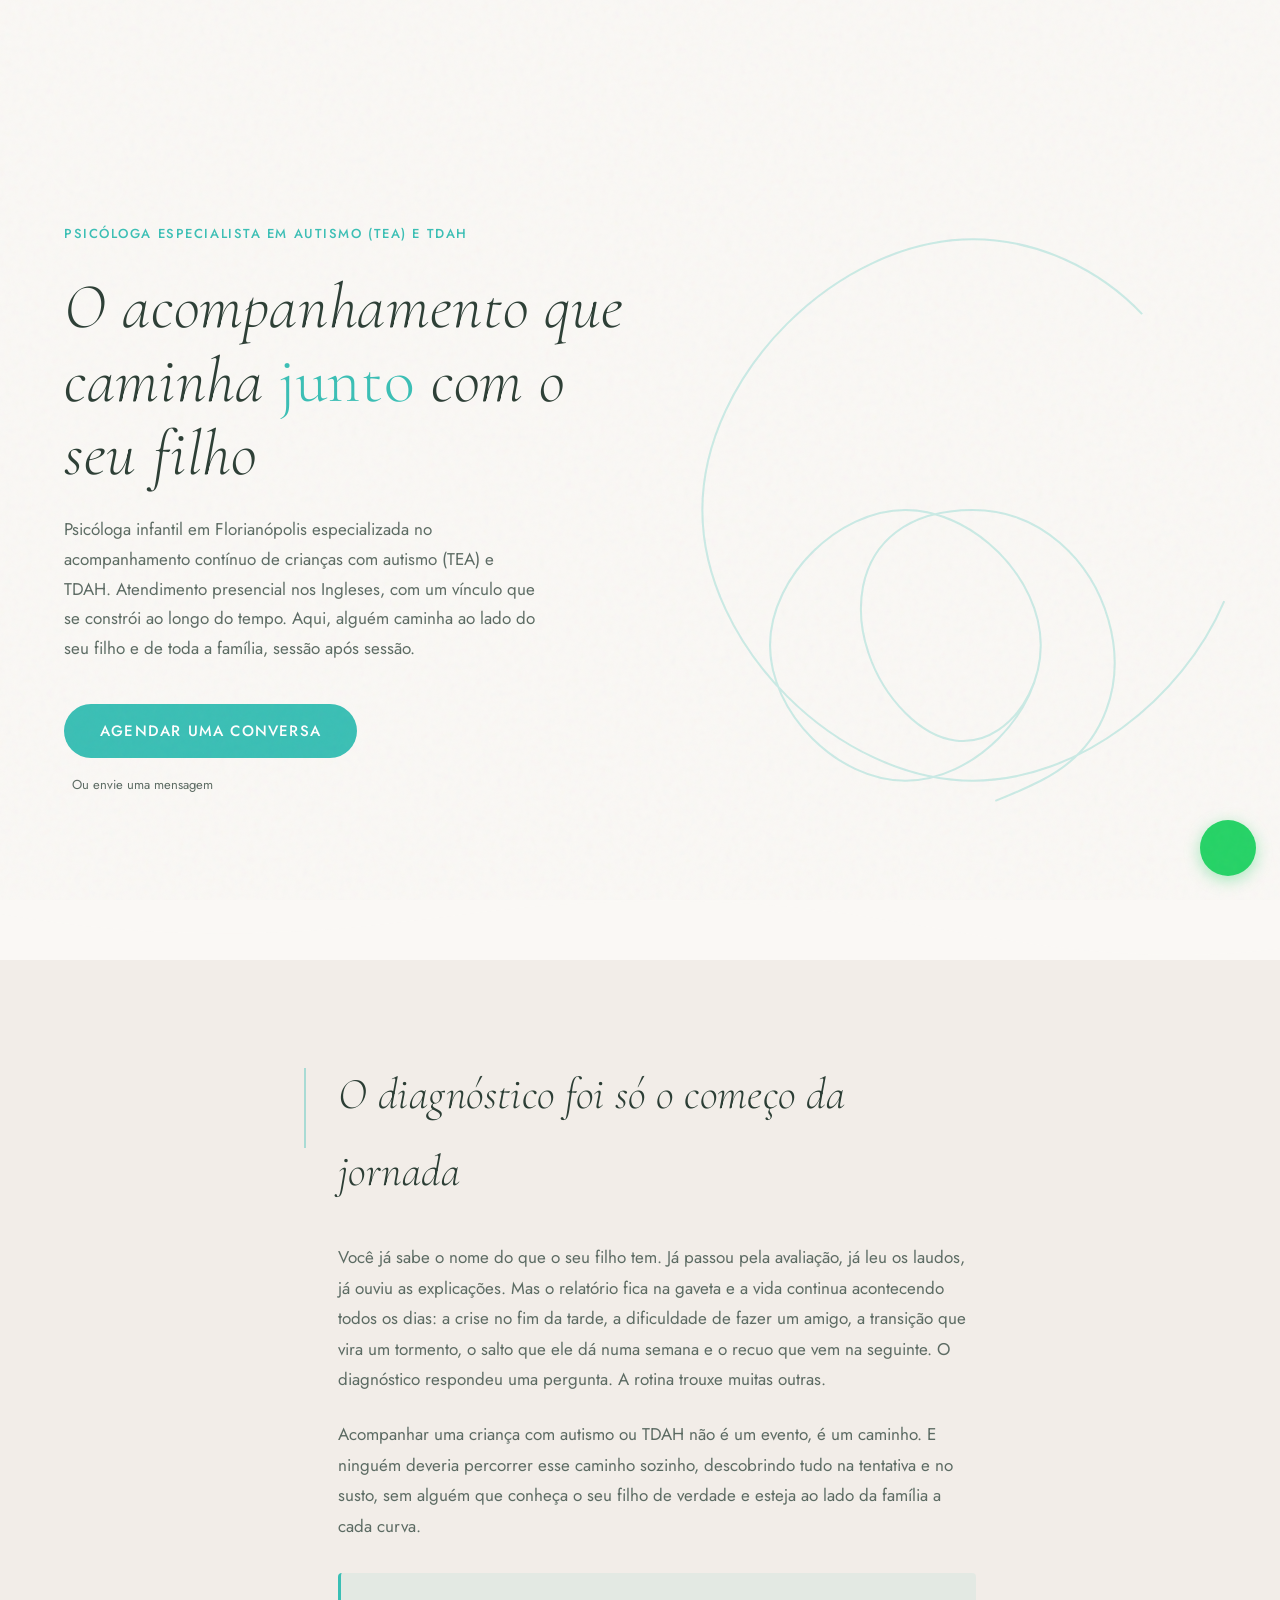
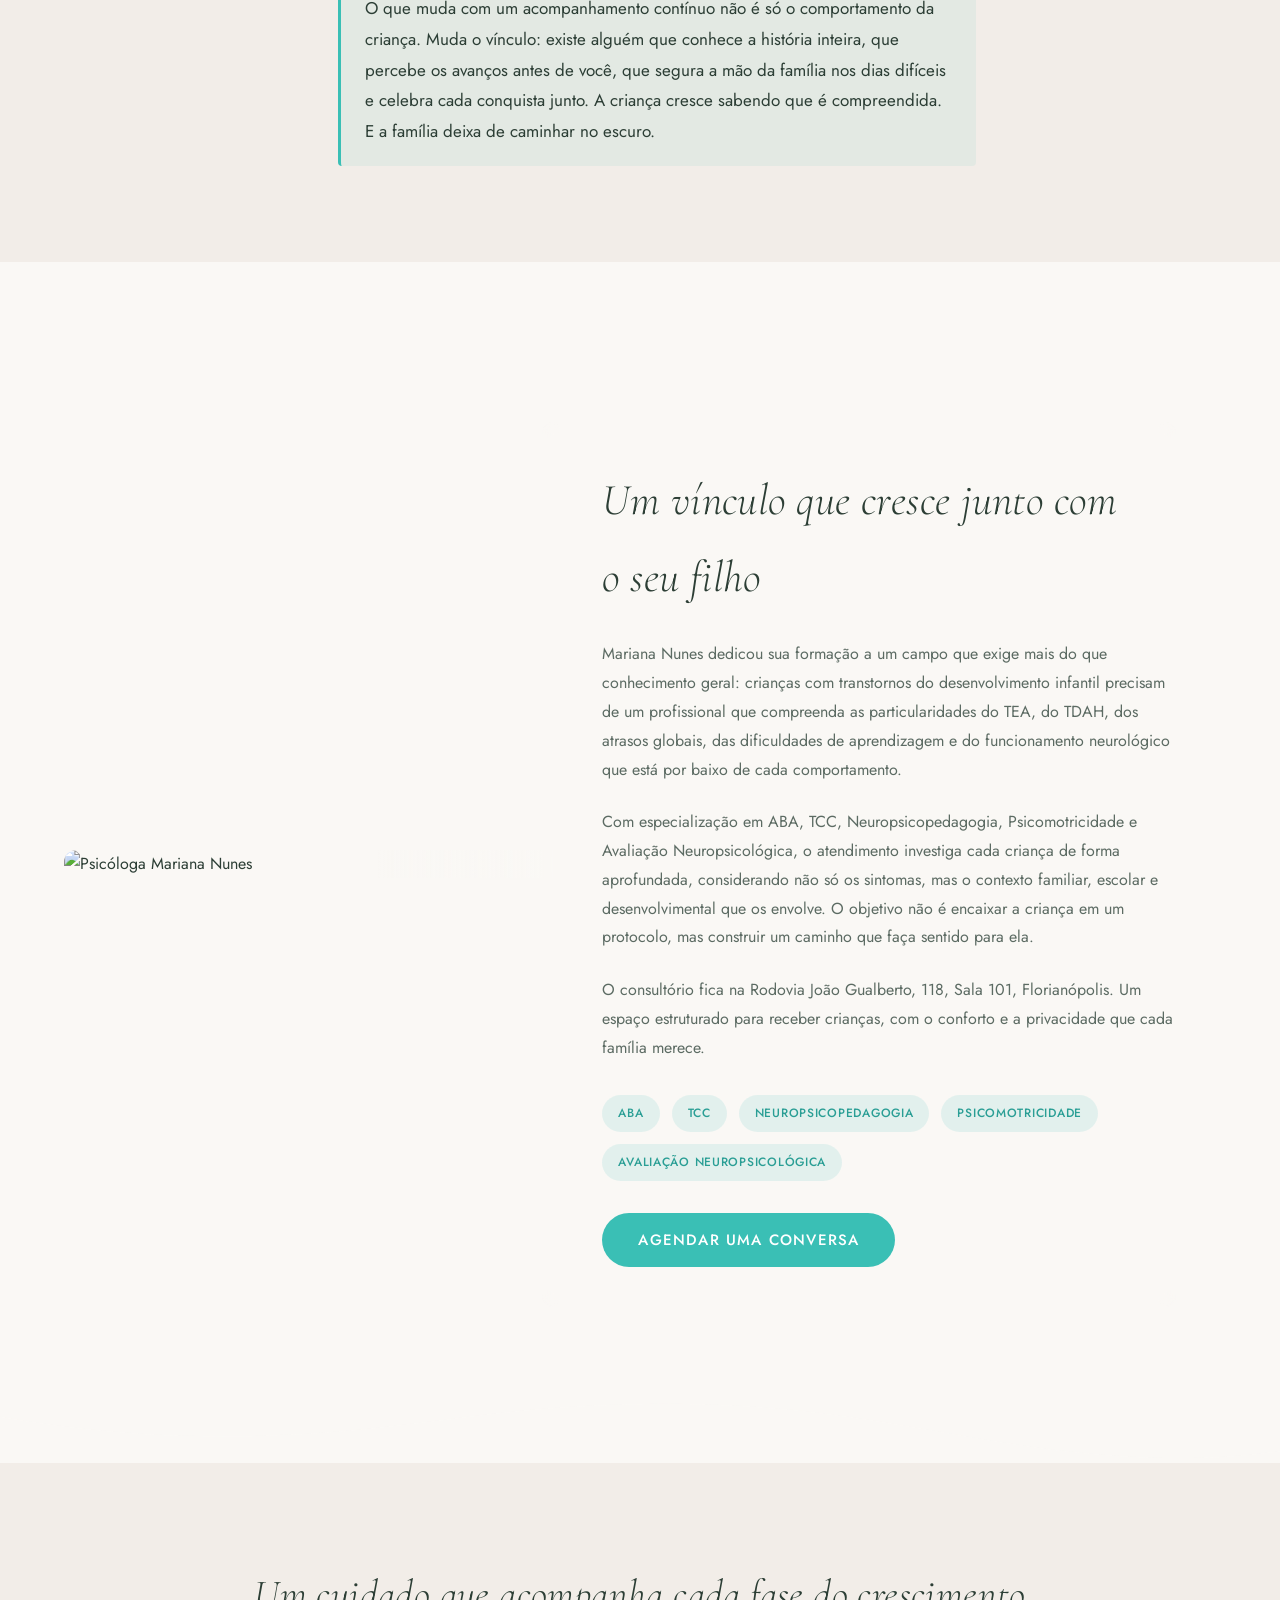
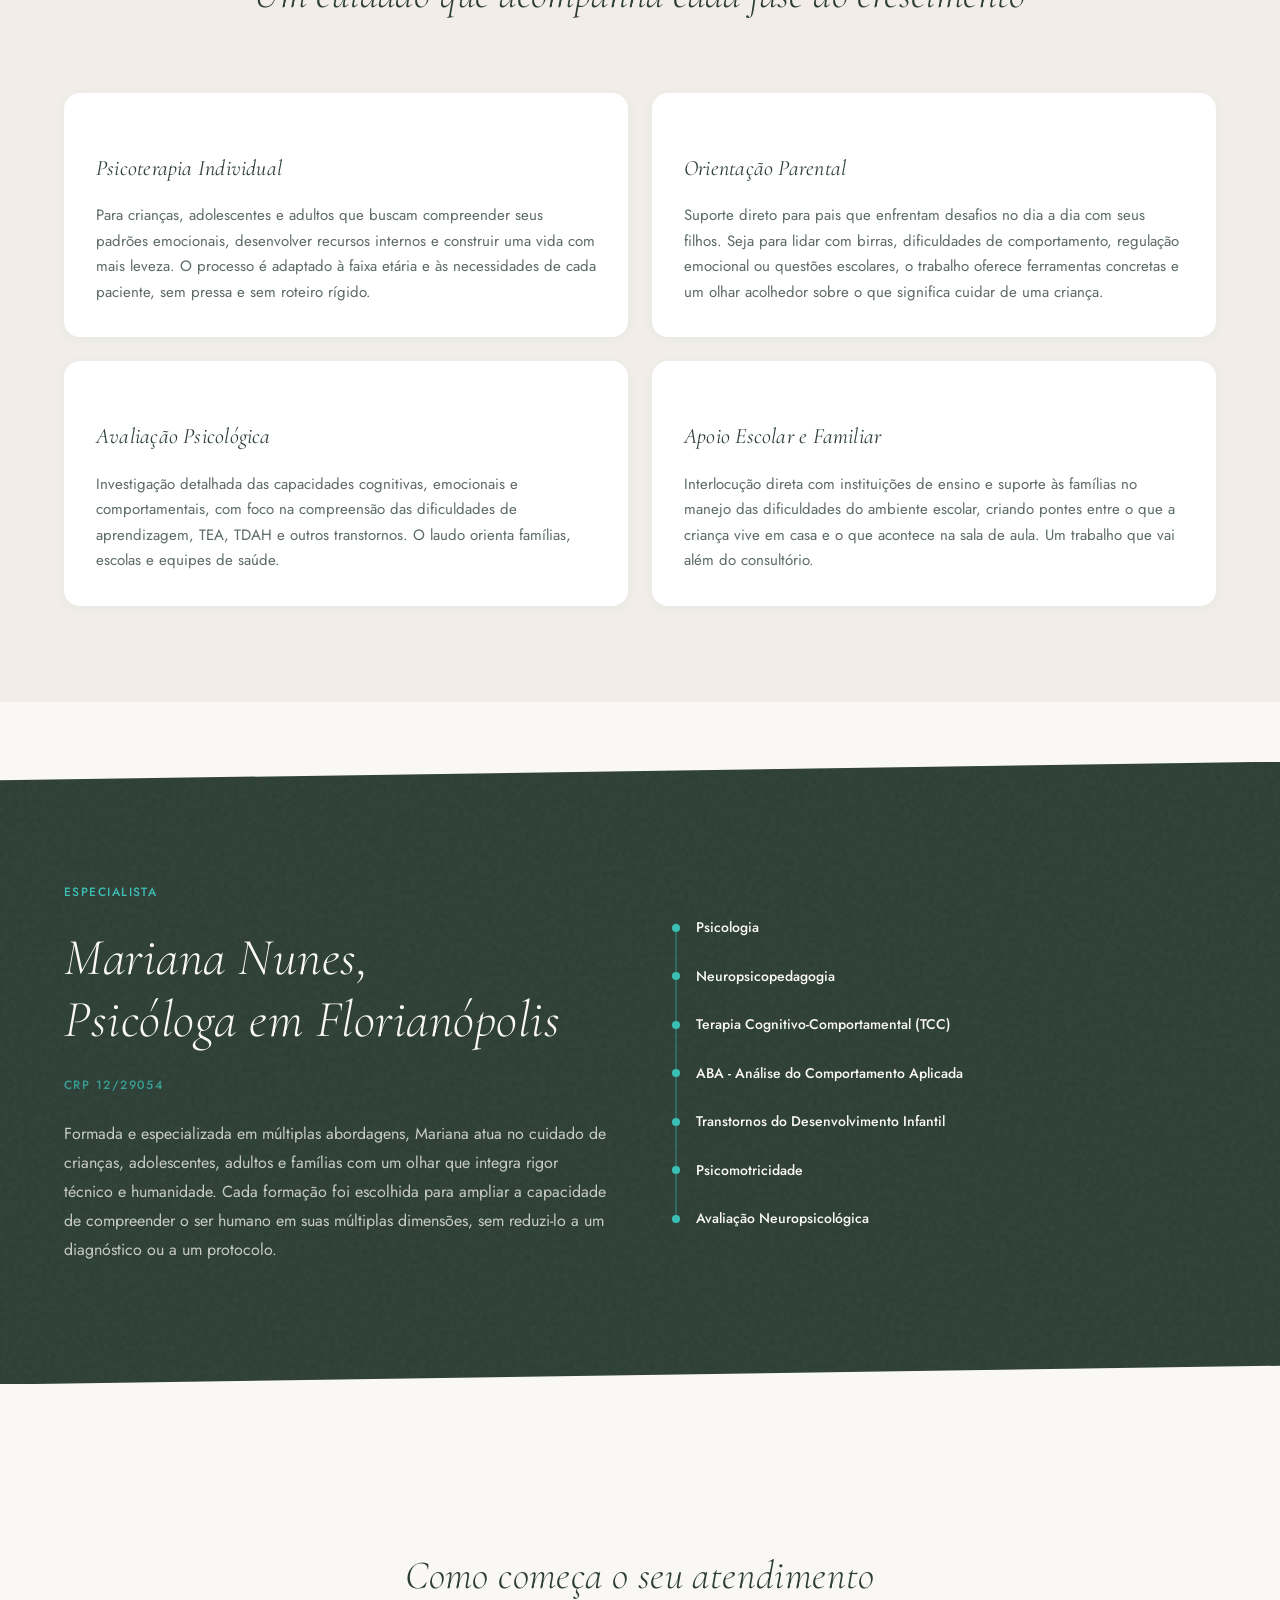
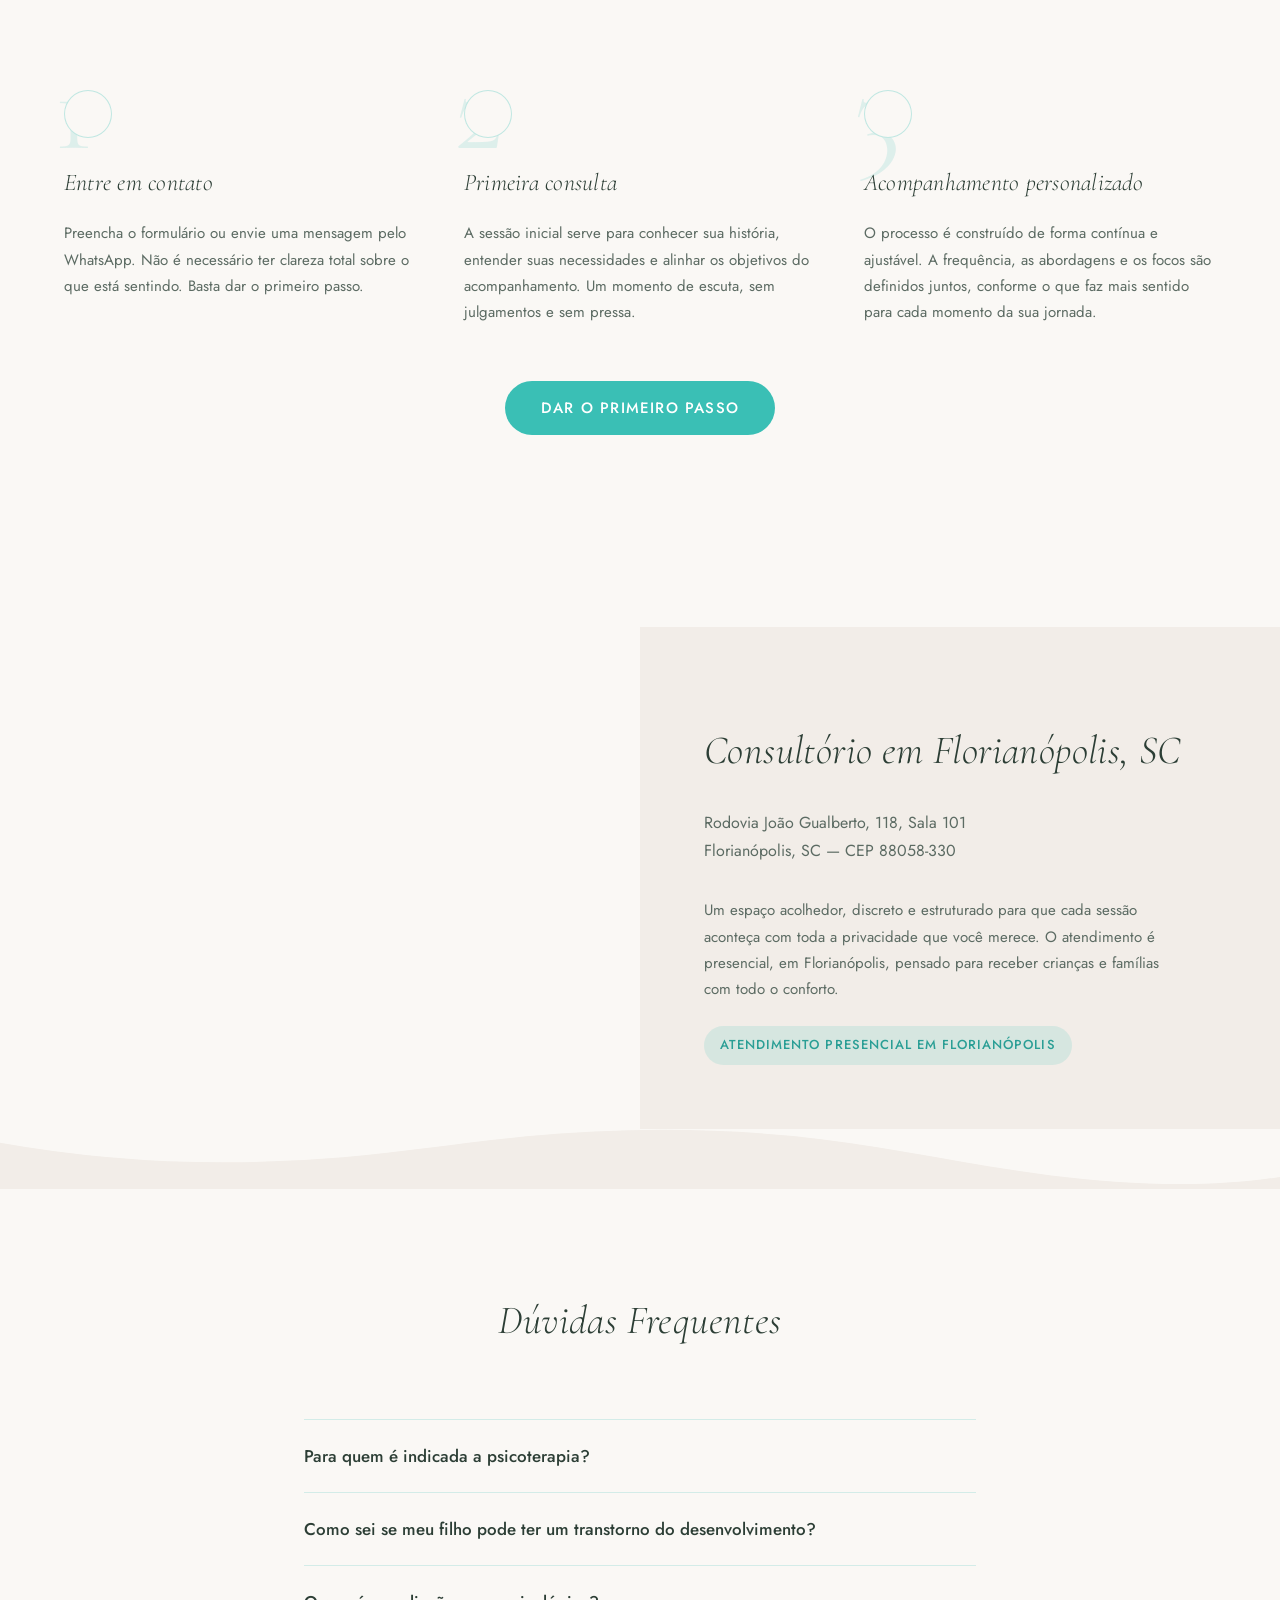
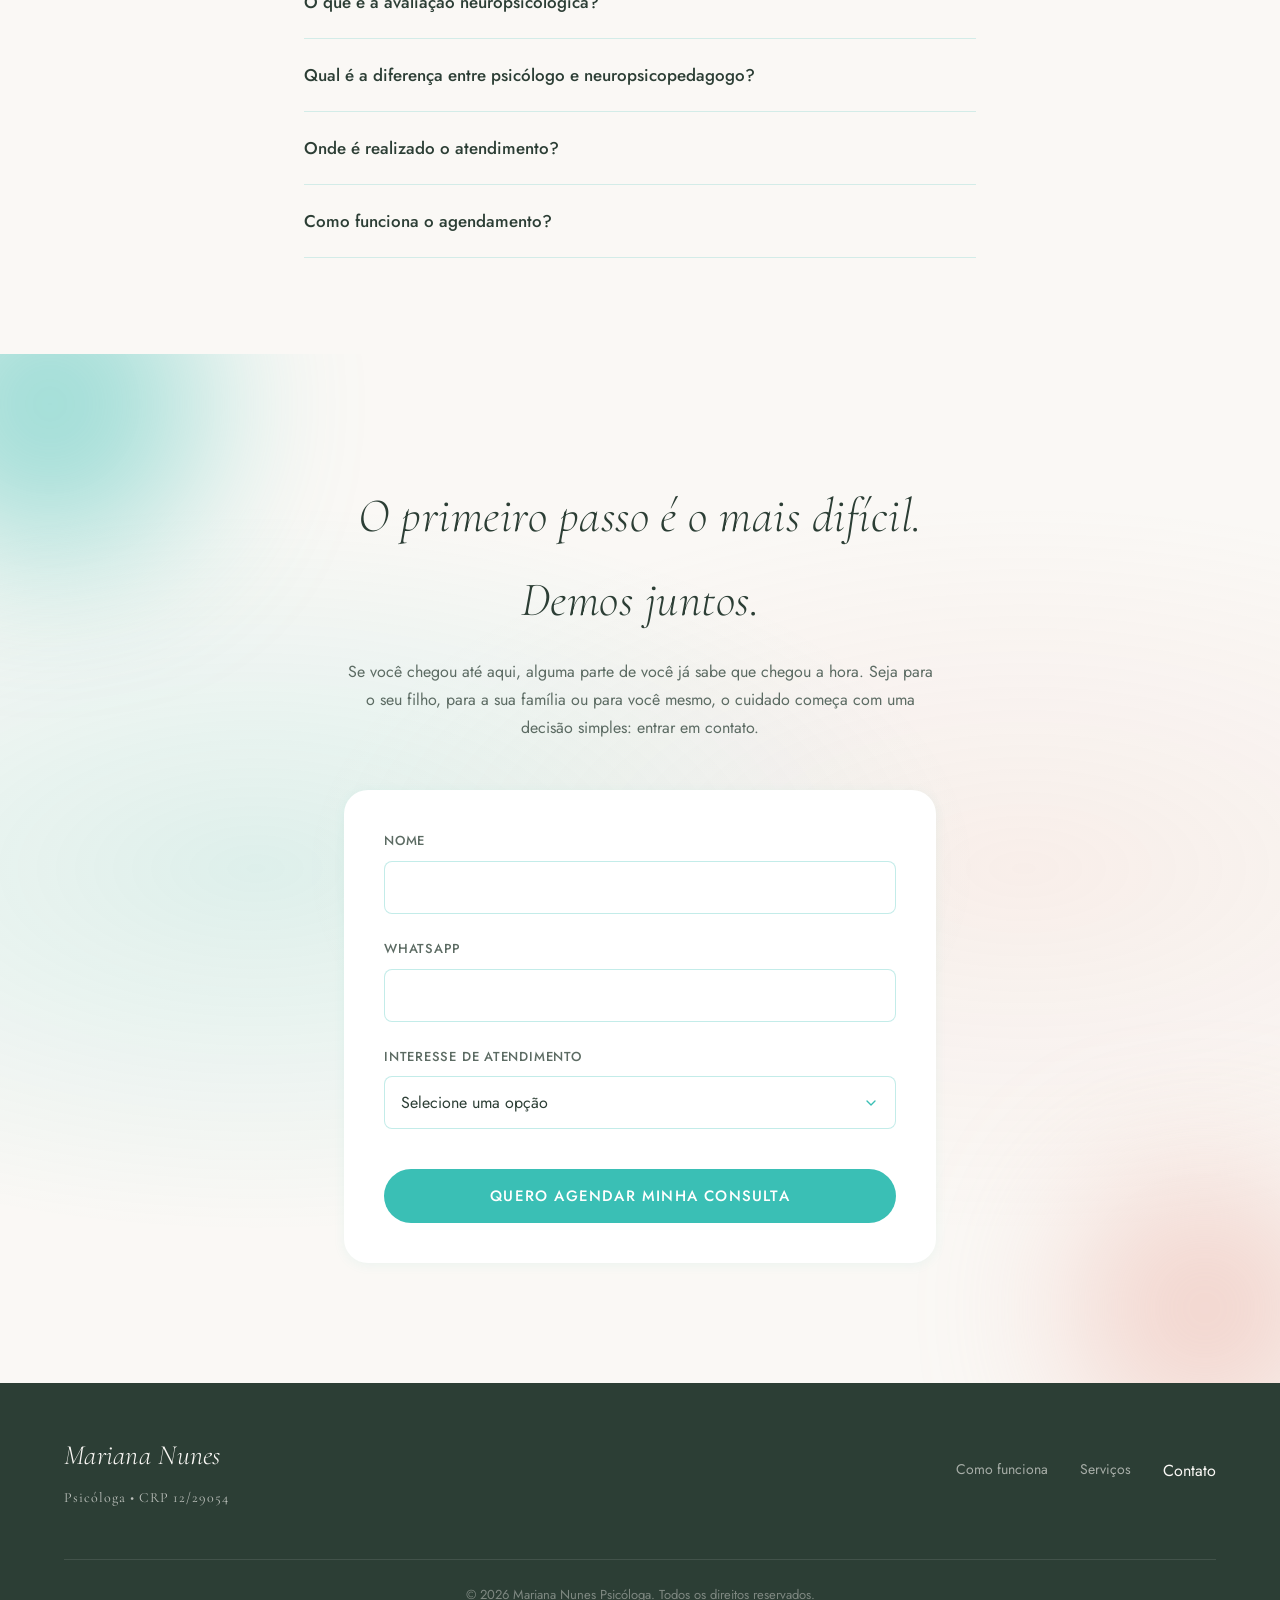
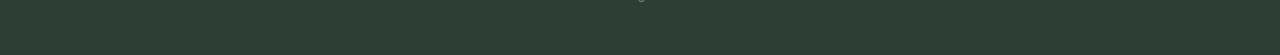
==== commit ed7a647d: "feat(lp): CRO acompanhamento — CRP visível + 2 CTAs inline - Exibe CRP 12/29054 na seção de autorida" ====
--- a/acompanhamento-tea-tdah/index.html
+++ b/acompanhamento-tea-tdah/index.html
@@ -132,6 +132,7 @@
             <span class="tag">Psicomotricidade</span>
             <span class="tag">Avaliação Neuropsicológica</span>
           </div>
+          <button type="button" data-modal="contato-modal" class="btn" style="margin-top:32px;">Agendar uma conversa</button>
         </div>
       </div>
     </section>
@@ -186,6 +187,7 @@
         <div class="auth-content">
           <span class="auth-label">Especialista</span>
           <h2 class="auth-title" data-aos="fade-up">Mariana Nunes,<br>Psicóloga em Florianópolis</h2>
+          <span class="auth-label" style="display:block; margin-top:14px; opacity:0.75;">CRP 12/29054</span>
           <p class="auth-text" data-aos="fade-up" data-aos-delay="100">
             Formada e especializada em múltiplas abordagens, Mariana atua no cuidado de crianças, adolescentes, adultos e famílias com um olhar que integra rigor técnico e humanidade. Cada formação foi escolhida para ampliar a capacidade de compreender o ser humano em suas múltiplas dimensões, sem reduzi-lo a um diagnóstico ou a um protocolo.
           </p>
@@ -233,6 +235,9 @@
             <h3 class="step-title">Acompanhamento personalizado</h3>
             <p class="step-text">O processo é construído de forma contínua e ajustável. A frequência, as abordagens e os focos são definidos juntos, conforme o que faz mais sentido para cada momento da sua jornada.</p>
           </div>
+        </div>
+        <div style="text-align:center; margin-top:56px;">
+          <button type="button" data-modal="contato-modal" class="btn">Dar o primeiro passo</button>
         </div>
       </div>
     </section>
@@ -390,6 +395,7 @@
         <div class="footer-logo">
           <!-- TODO: Update logo src if needed -->
           <h2 style="font-family: var(--font-heading); margin: 0; font-size: 28px; color: var(--color-bg);">Mariana Nunes</h2>
+          <p style="font-family: var(--font-heading); margin: 6px 0 0; font-size: 14px; letter-spacing: 1px; color: var(--color-bg); opacity: 0.7;">Psicóloga &bull; CRP 12/29054</p>
         </div>
         <div class="footer-links">
           <a href="#como-funciona" class="link-animated">Como funciona</a>
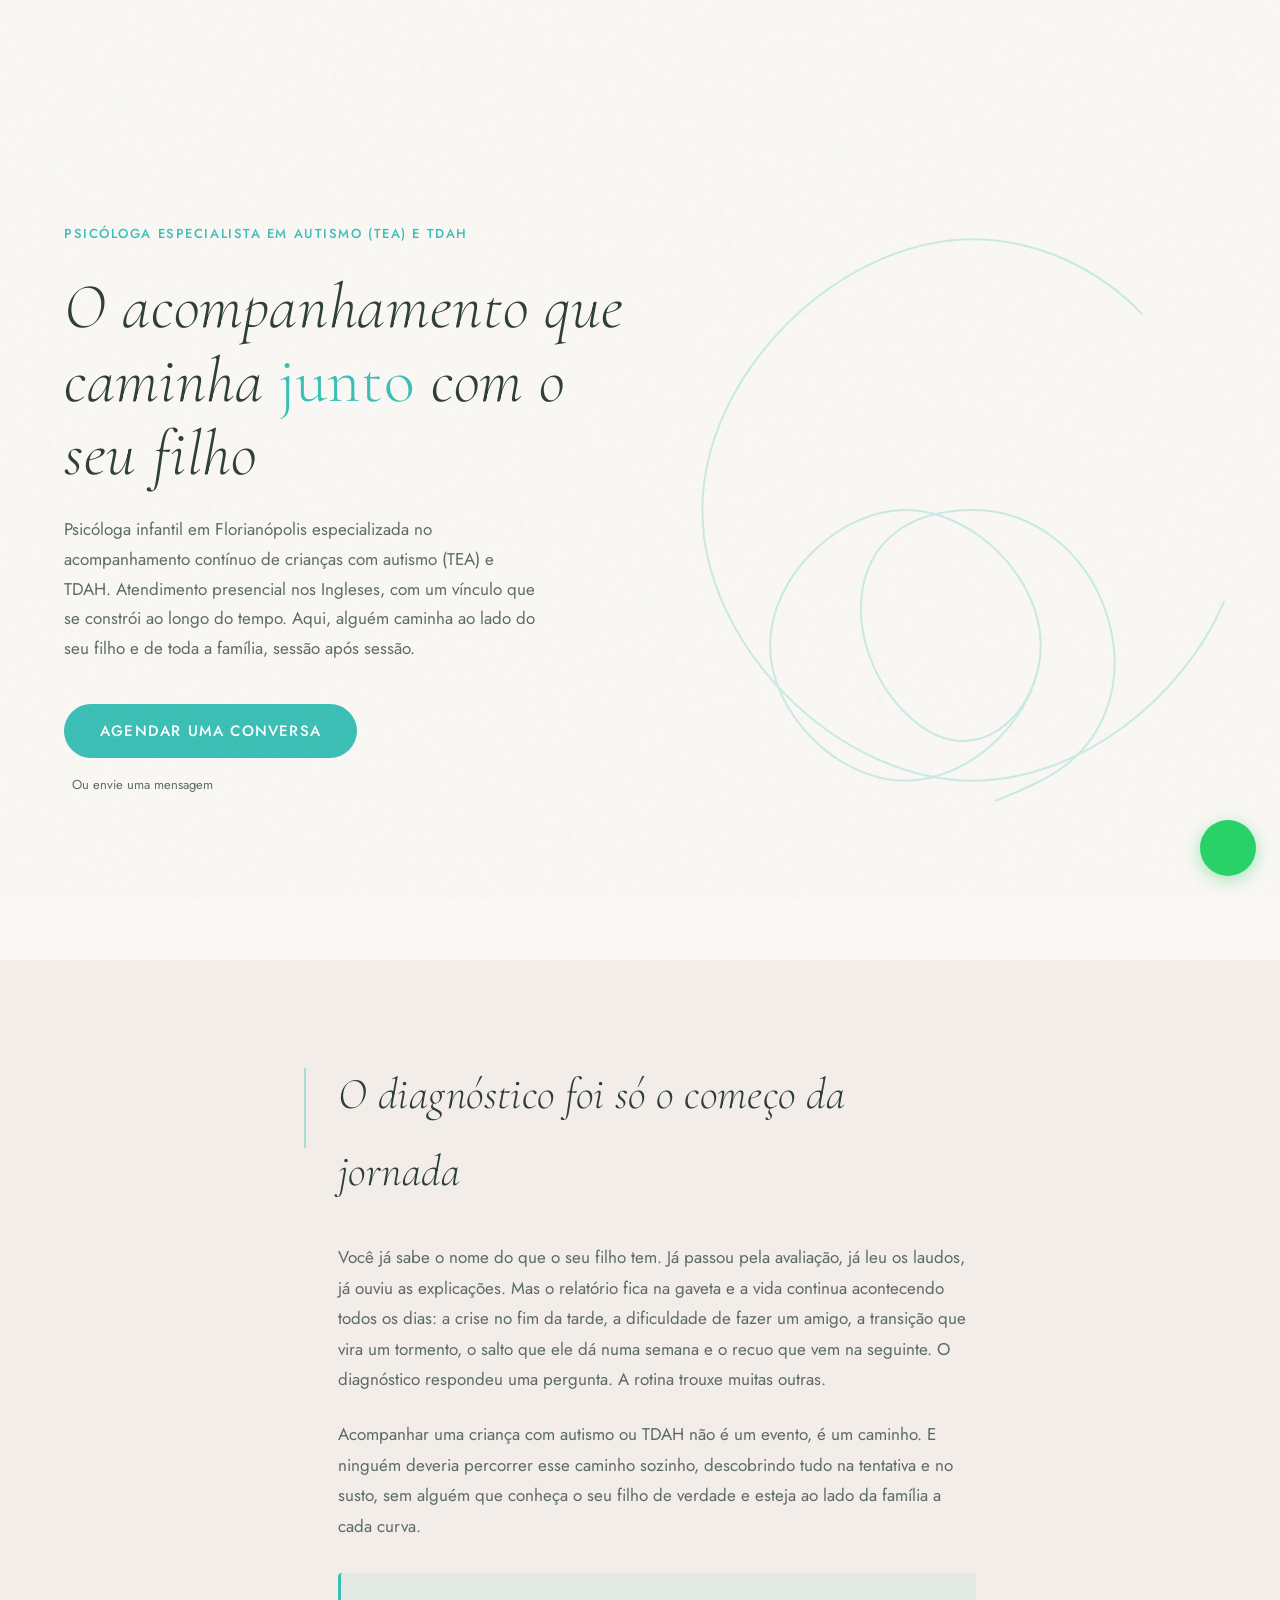
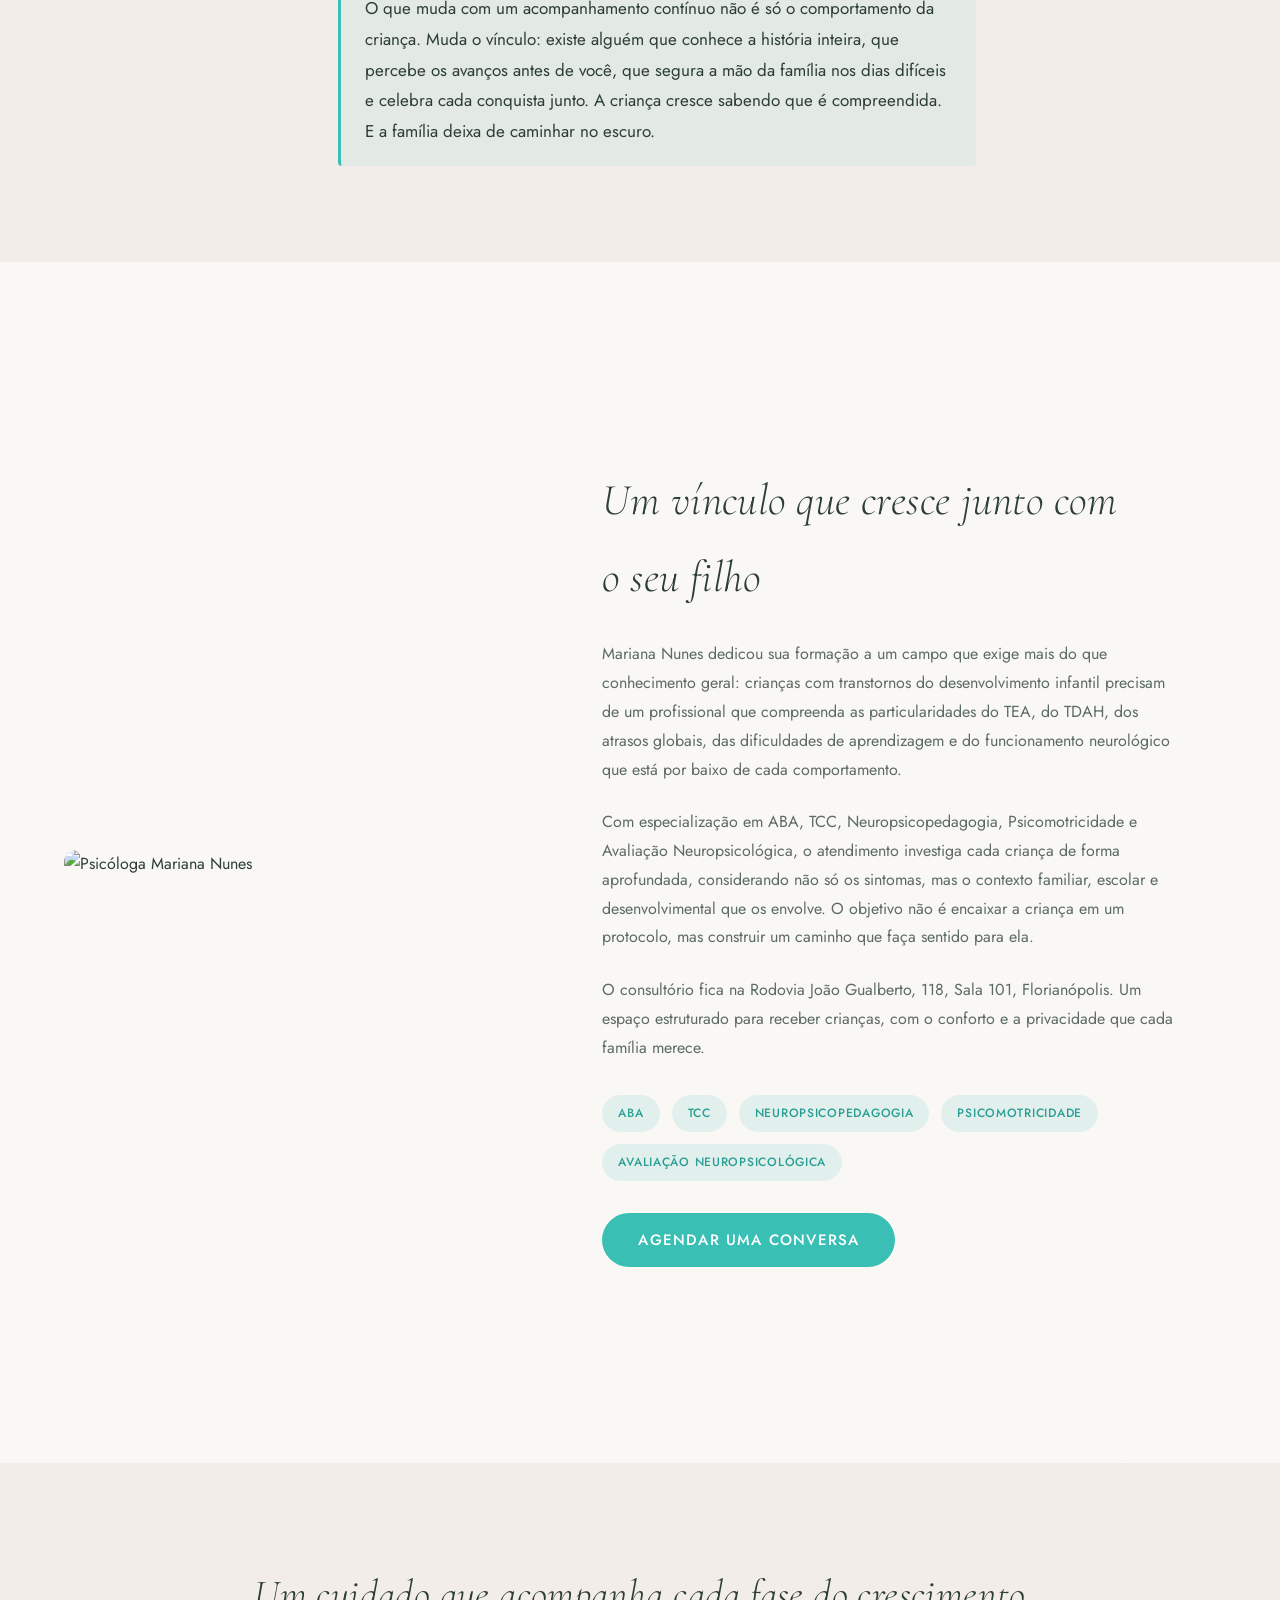
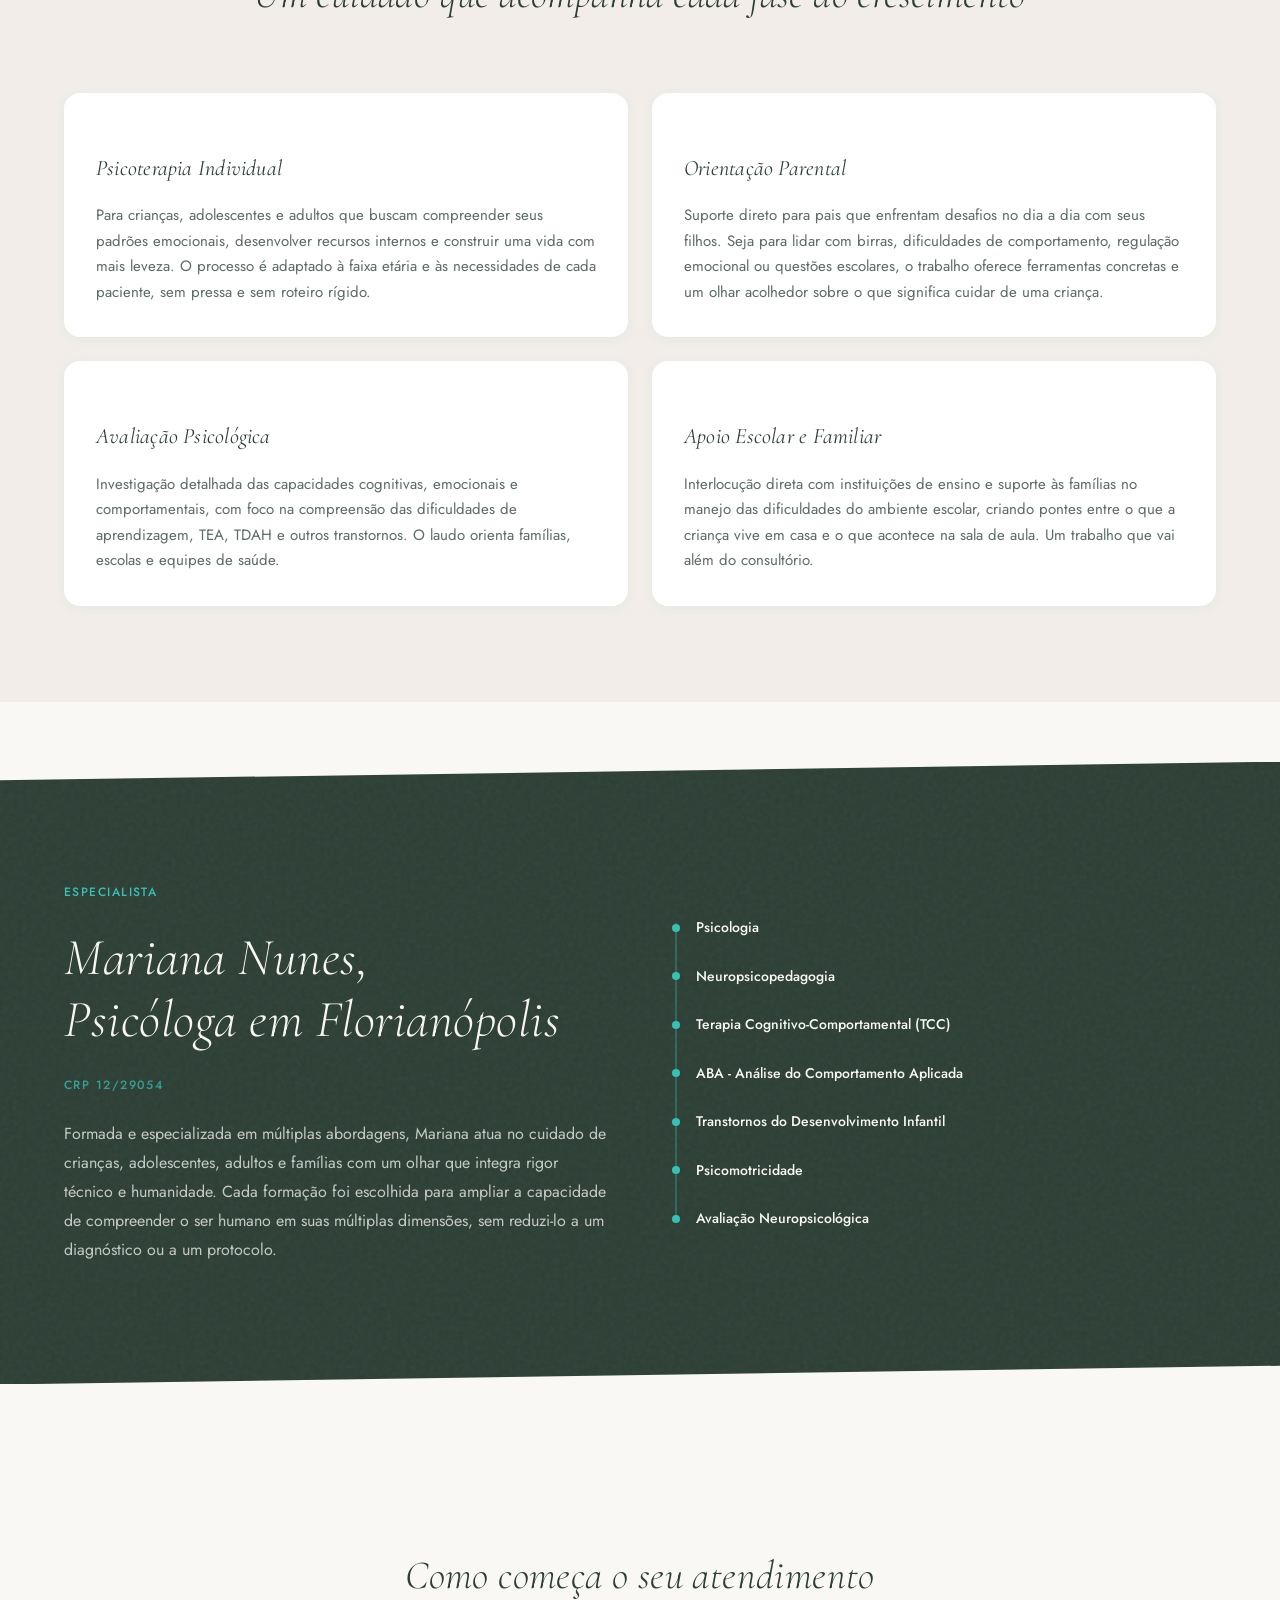
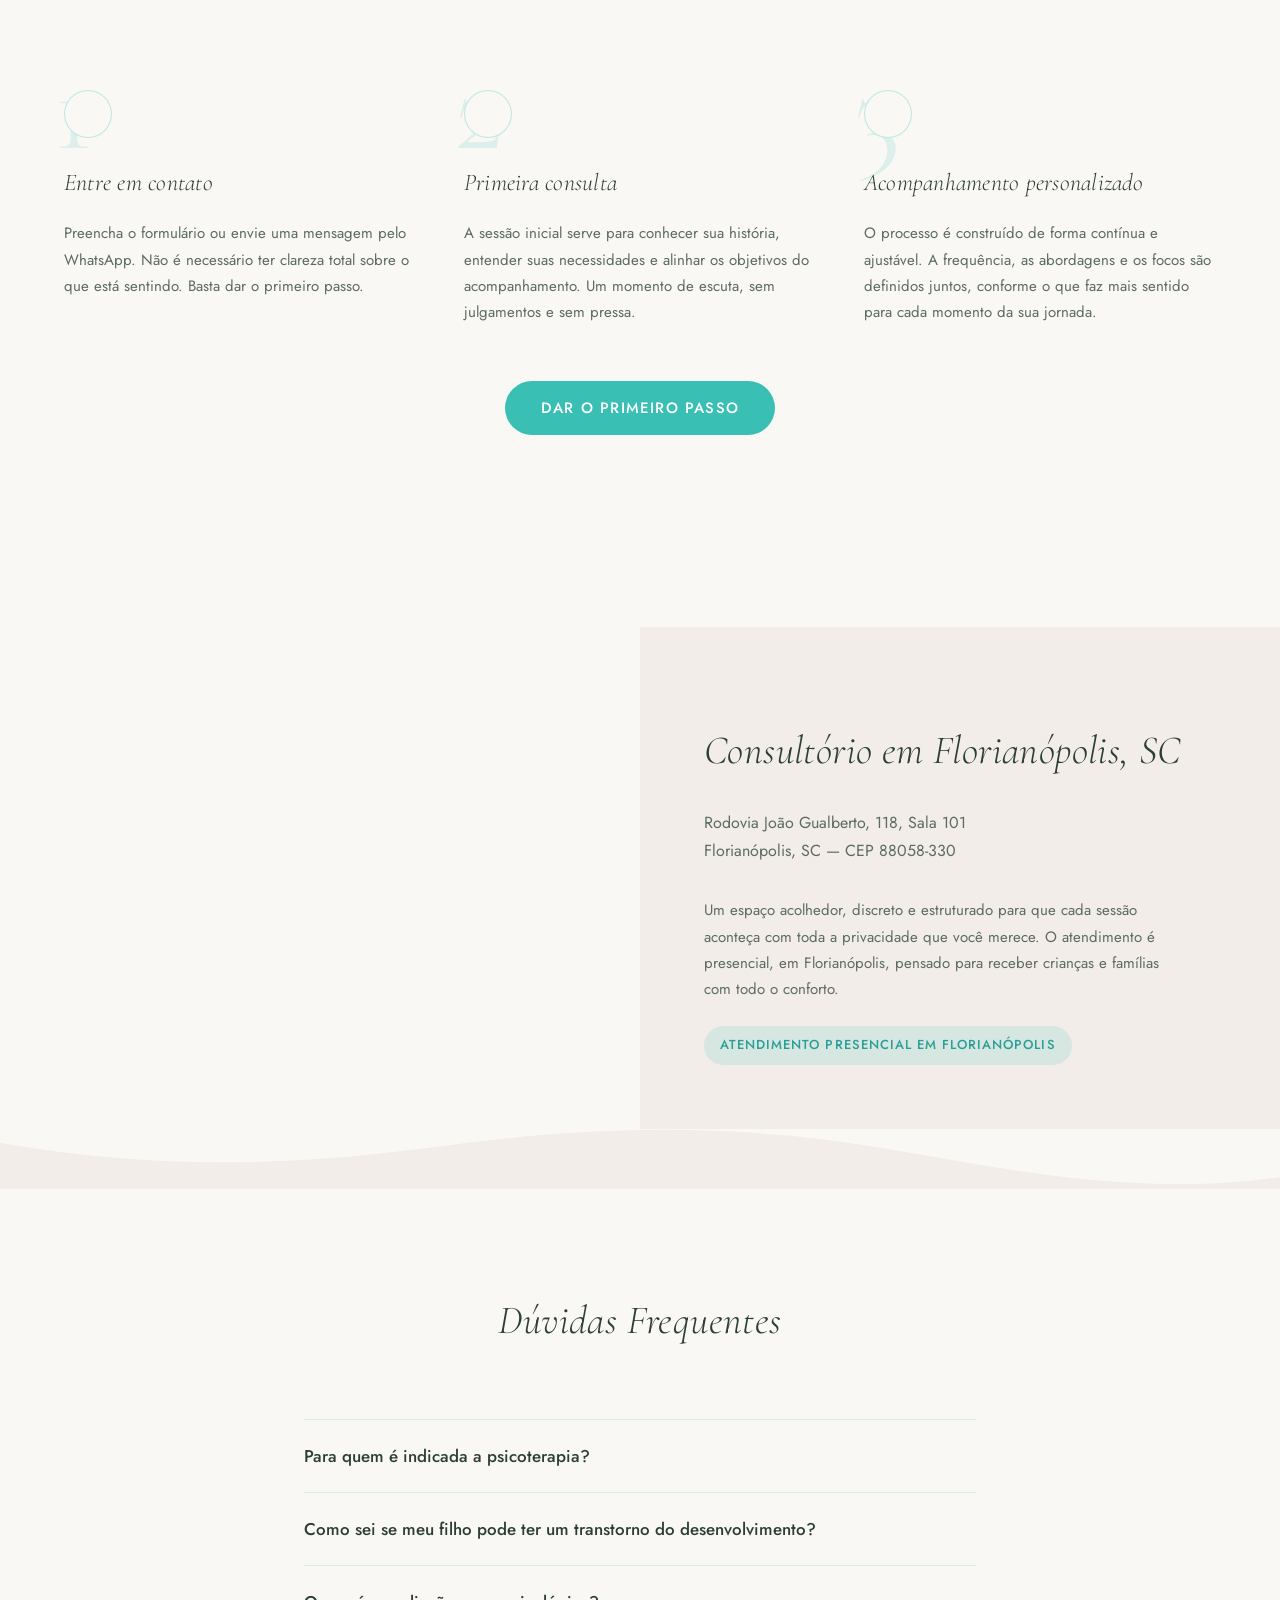
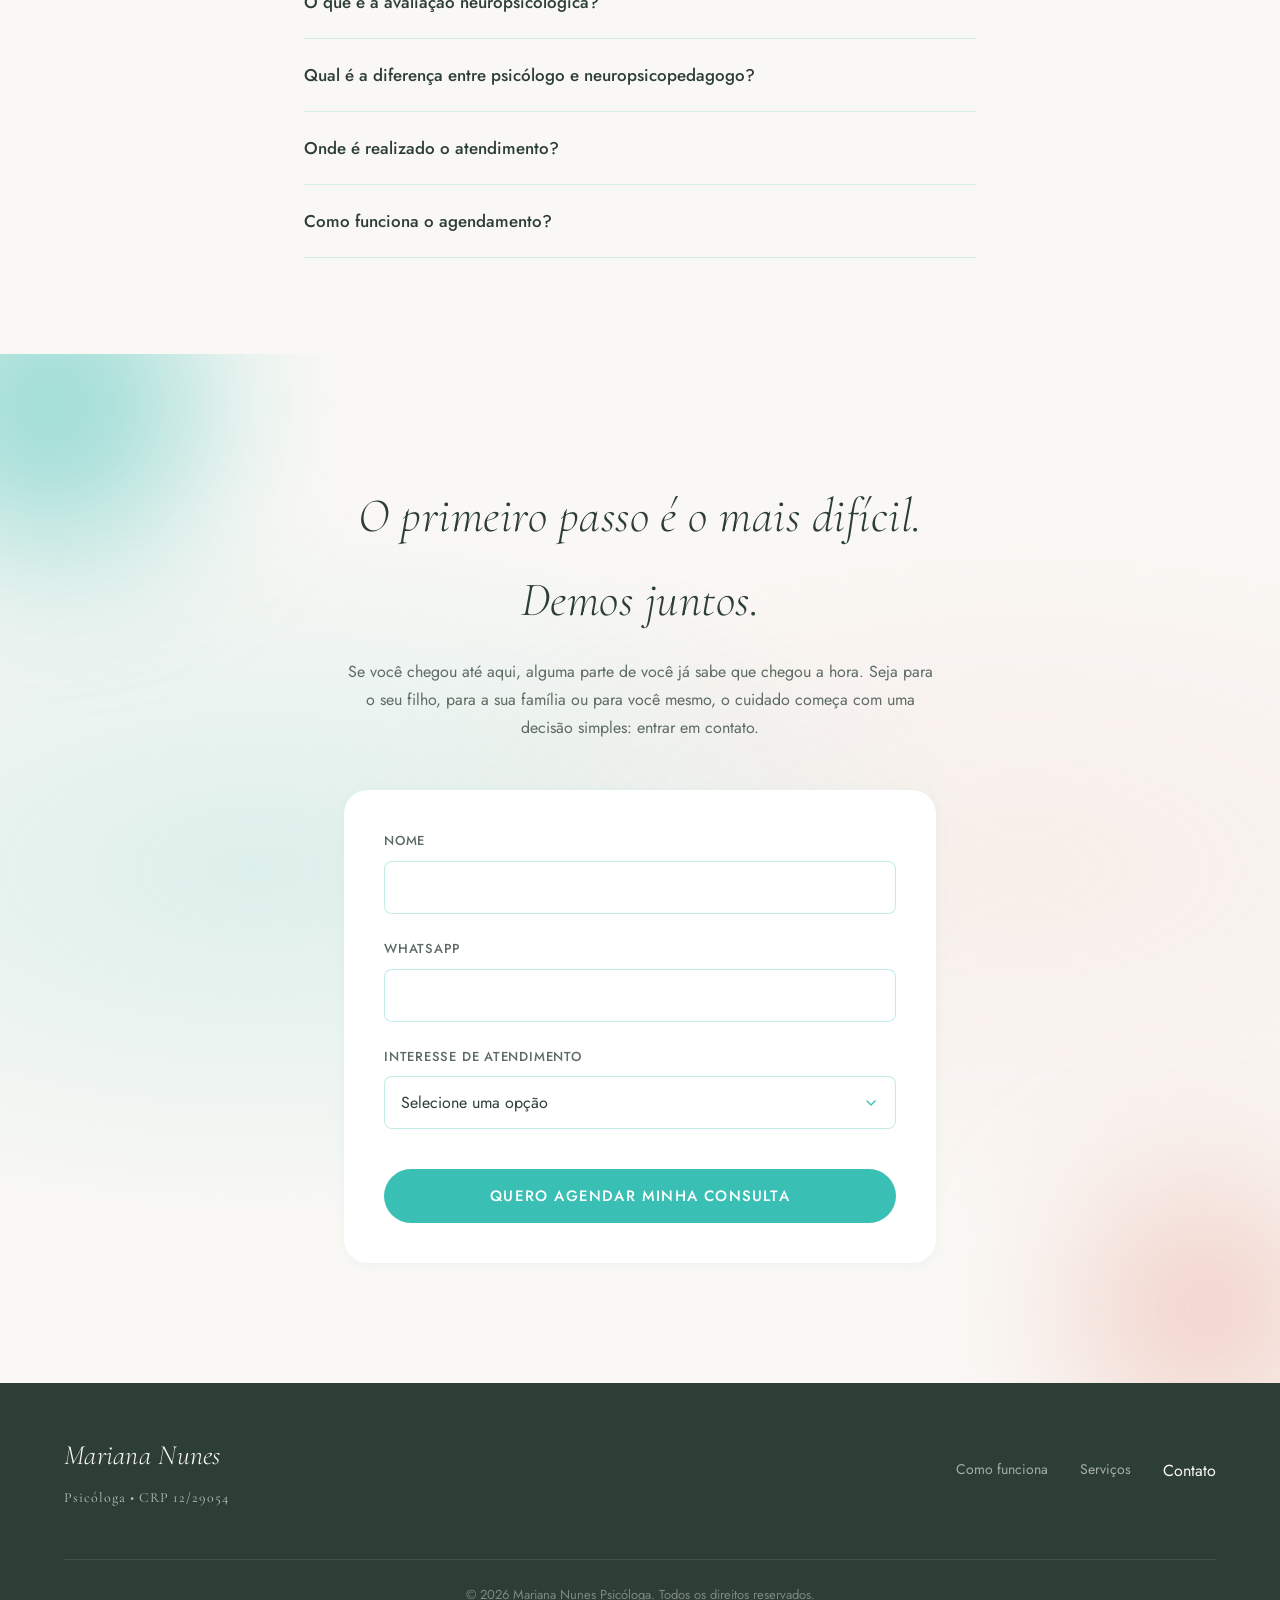
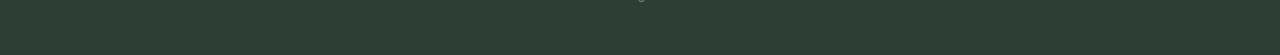
==== commit 6edb00ac: "perf(lp): remove AOS, fontes não-bloqueantes e prioriza hero (LCP mobile) - Remove AOS (CSS+JS) das " ====
--- a/acompanhamento-tea-tdah/index.html
+++ b/acompanhamento-tea-tdah/index.html
@@ -3,6 +3,7 @@
 <head>
   <meta charset="UTF-8">
   <meta name="viewport" content="width=device-width, initial-scale=1.0">
+  <link rel="preload" as="image" href="/.netlify/images?url=/images/mariana.png&w=600&q=80">
 
   <!-- Google Tag Manager -->
   <script>(function(w,d,s,l,i){w[l]=w[l]||[];w[l].push({'gtm.start':
@@ -26,14 +27,14 @@
   <!-- FONTS: Cormorant Garamond & Jost -->
   <link rel="preconnect" href="https://fonts.googleapis.com">
   <link rel="preconnect" href="https://fonts.gstatic.com" crossorigin>
-  <link href="https://fonts.googleapis.com/css2?family=Cormorant+Garamond:ital,wght@0,300;0,400;1,300;1,400&family=Jost:wght@400;500;600&display=swap" rel="stylesheet">
+  <link rel="preload" as="style" href="https://fonts.googleapis.com/css2?family=Cormorant+Garamond:ital,wght@0,300;0,400;1,300;1,400&family=Jost:wght@400;500;600&display=swap" onload="this.onload=null;this.rel='stylesheet'">
+  <noscript><link rel="stylesheet" href="https://fonts.googleapis.com/css2?family=Cormorant+Garamond:ital,wght@0,300;0,400;1,300;1,400&family=Jost:wght@400;500;600&display=swap"></noscript>
 
   <!-- Preconnect CDNs -->
   <link rel="preconnect" href="https://unpkg.com" crossorigin>
   <link rel="preconnect" href="https://cdn.jsdelivr.net" crossorigin>
 
   <!-- AOS -->
-  <link href="https://unpkg.com/aos@2.3.4/dist/aos.css" rel="stylesheet">
 
   <!-- intl-tel-input -->
   <link rel="stylesheet" href="https://cdn.jsdelivr.net/npm/intl-tel-input@24.6.0/build/css/intlTelInput.css">
@@ -44,7 +45,6 @@
   <link rel="stylesheet" href="/acompanhamento-tea-tdah/style.css?v=1.0.1">
 
   <!-- Scripts -->
-  <script src="https://unpkg.com/aos@2.3.4/dist/aos.js" defer></script>
   <script src="https://cdn.jsdelivr.net/npm/intl-tel-input@24.6.0/build/js/intlTelInput.min.js" defer></script>
   <script src="/acompanhamento-tea-tdah/script.js?v=1.0.1" defer></script>
 </head>
@@ -116,7 +116,7 @@
     <section class="section specialist">
       <div class="container">
         <div class="specialist-image" data-aos="fade-right">
-          <img src="/.netlify/images?url=/images/mariana.png&w=600&q=80" alt="Psicóloga Mariana Nunes">
+          <img src="/.netlify/images?url=/images/mariana.png&w=600&q=80" alt="Psicóloga Mariana Nunes" fetchpriority="high" loading="eager">
         </div>
         <div class="specialist-content" data-aos="fade-left" data-aos-delay="150">
           <h2 class="specialist-title">Um vínculo que cresce junto com o seu filho</h2>
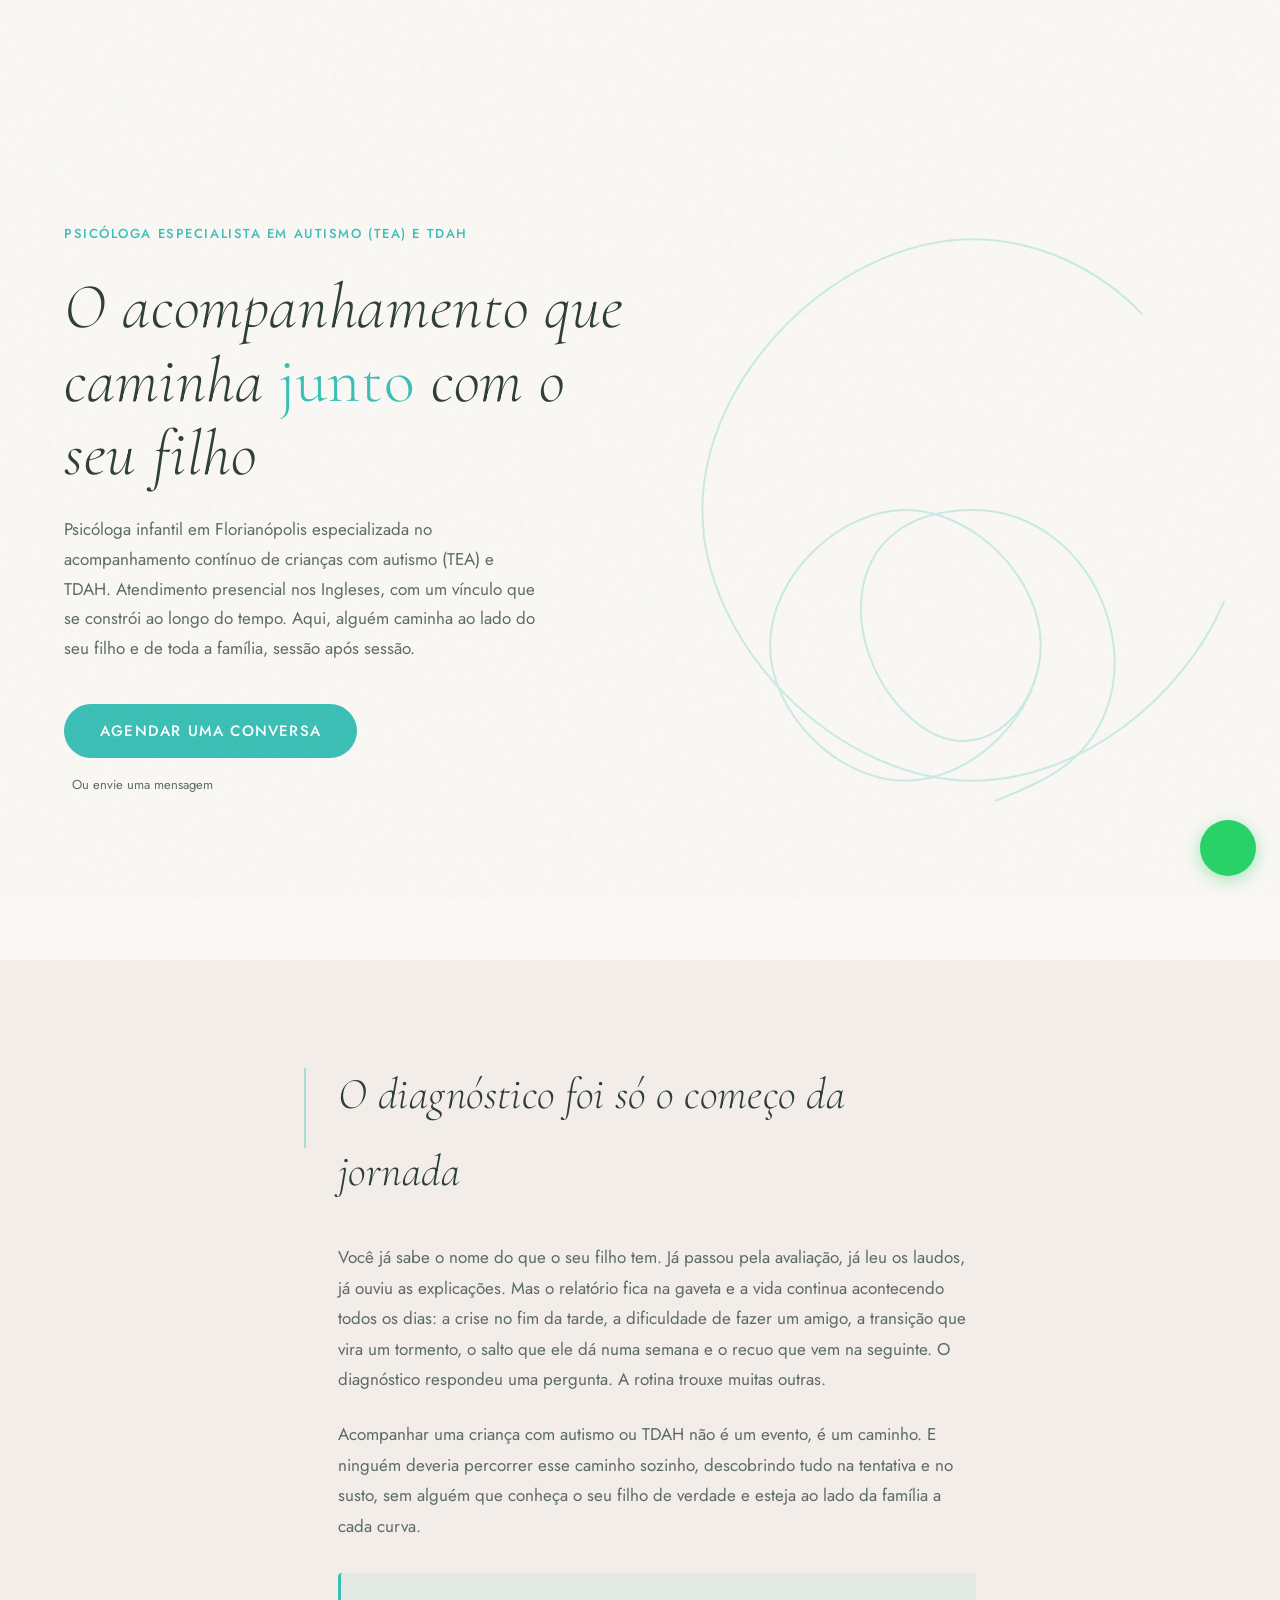
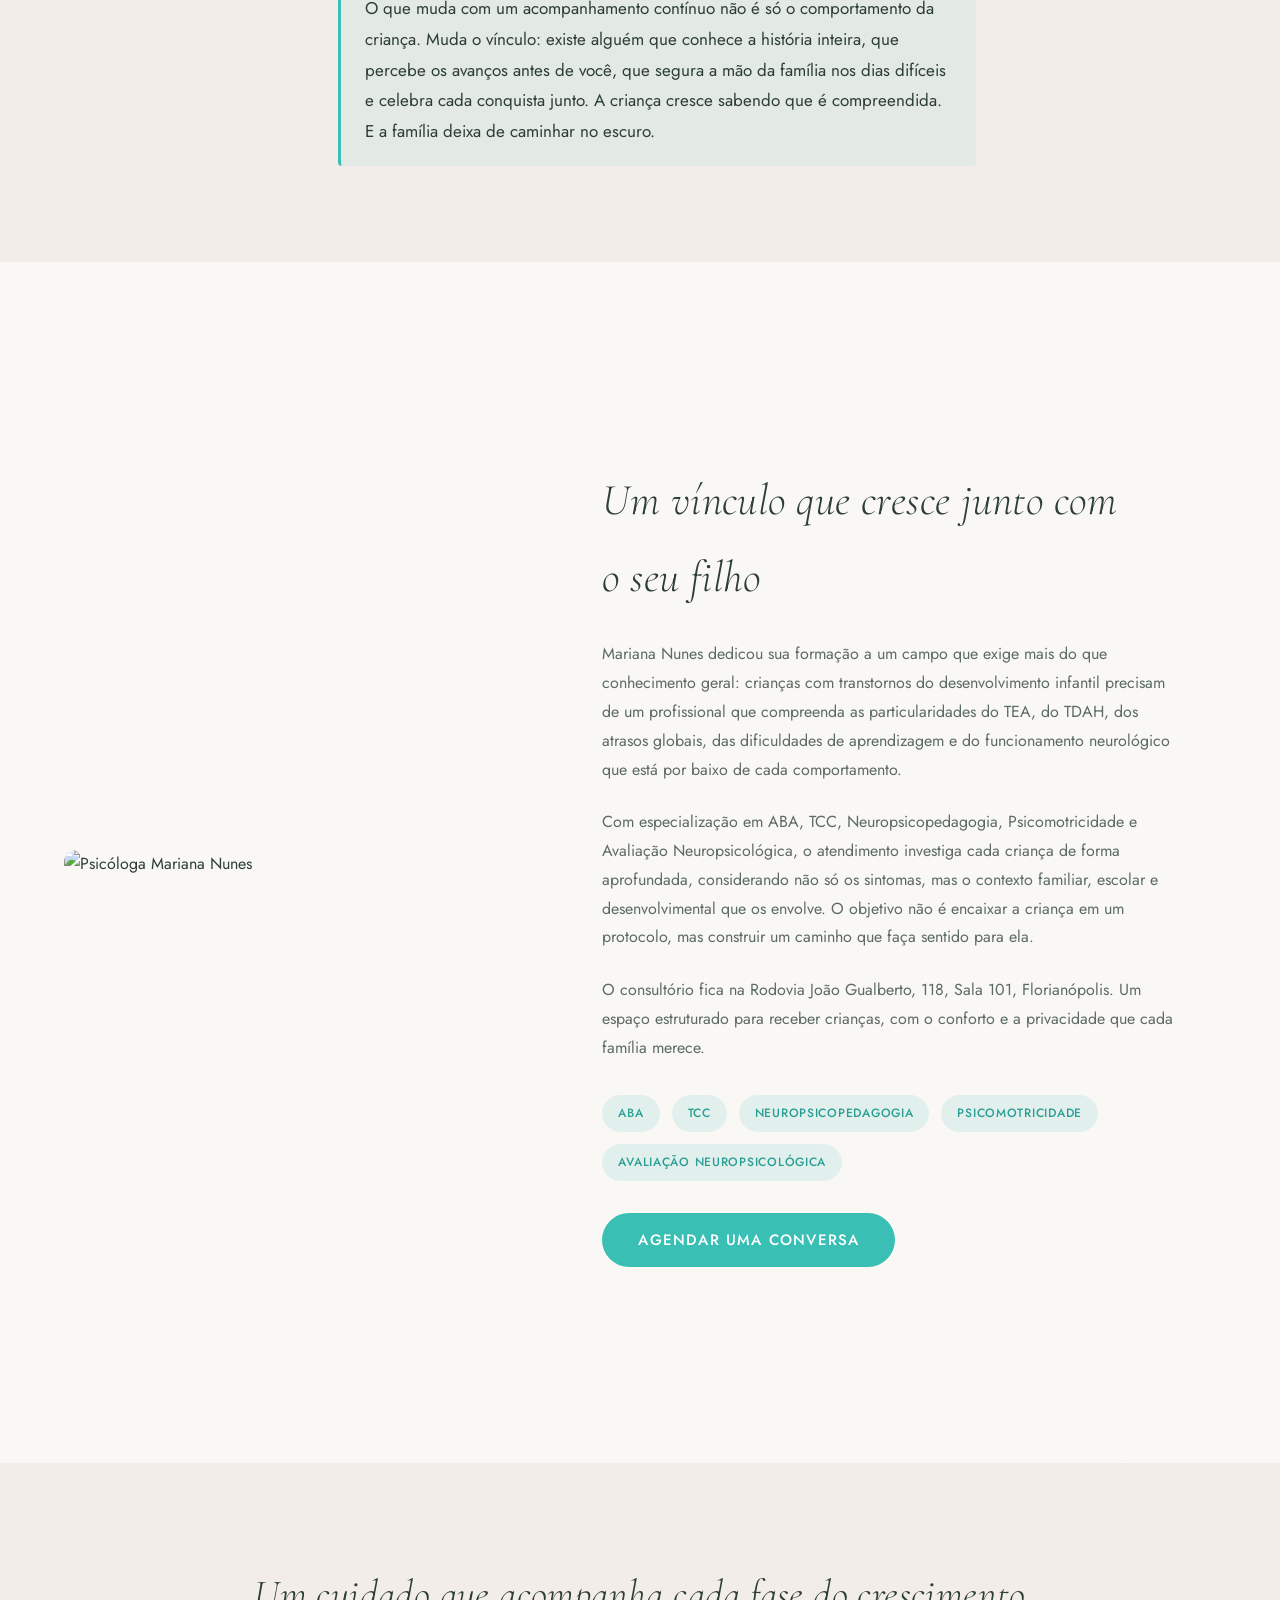
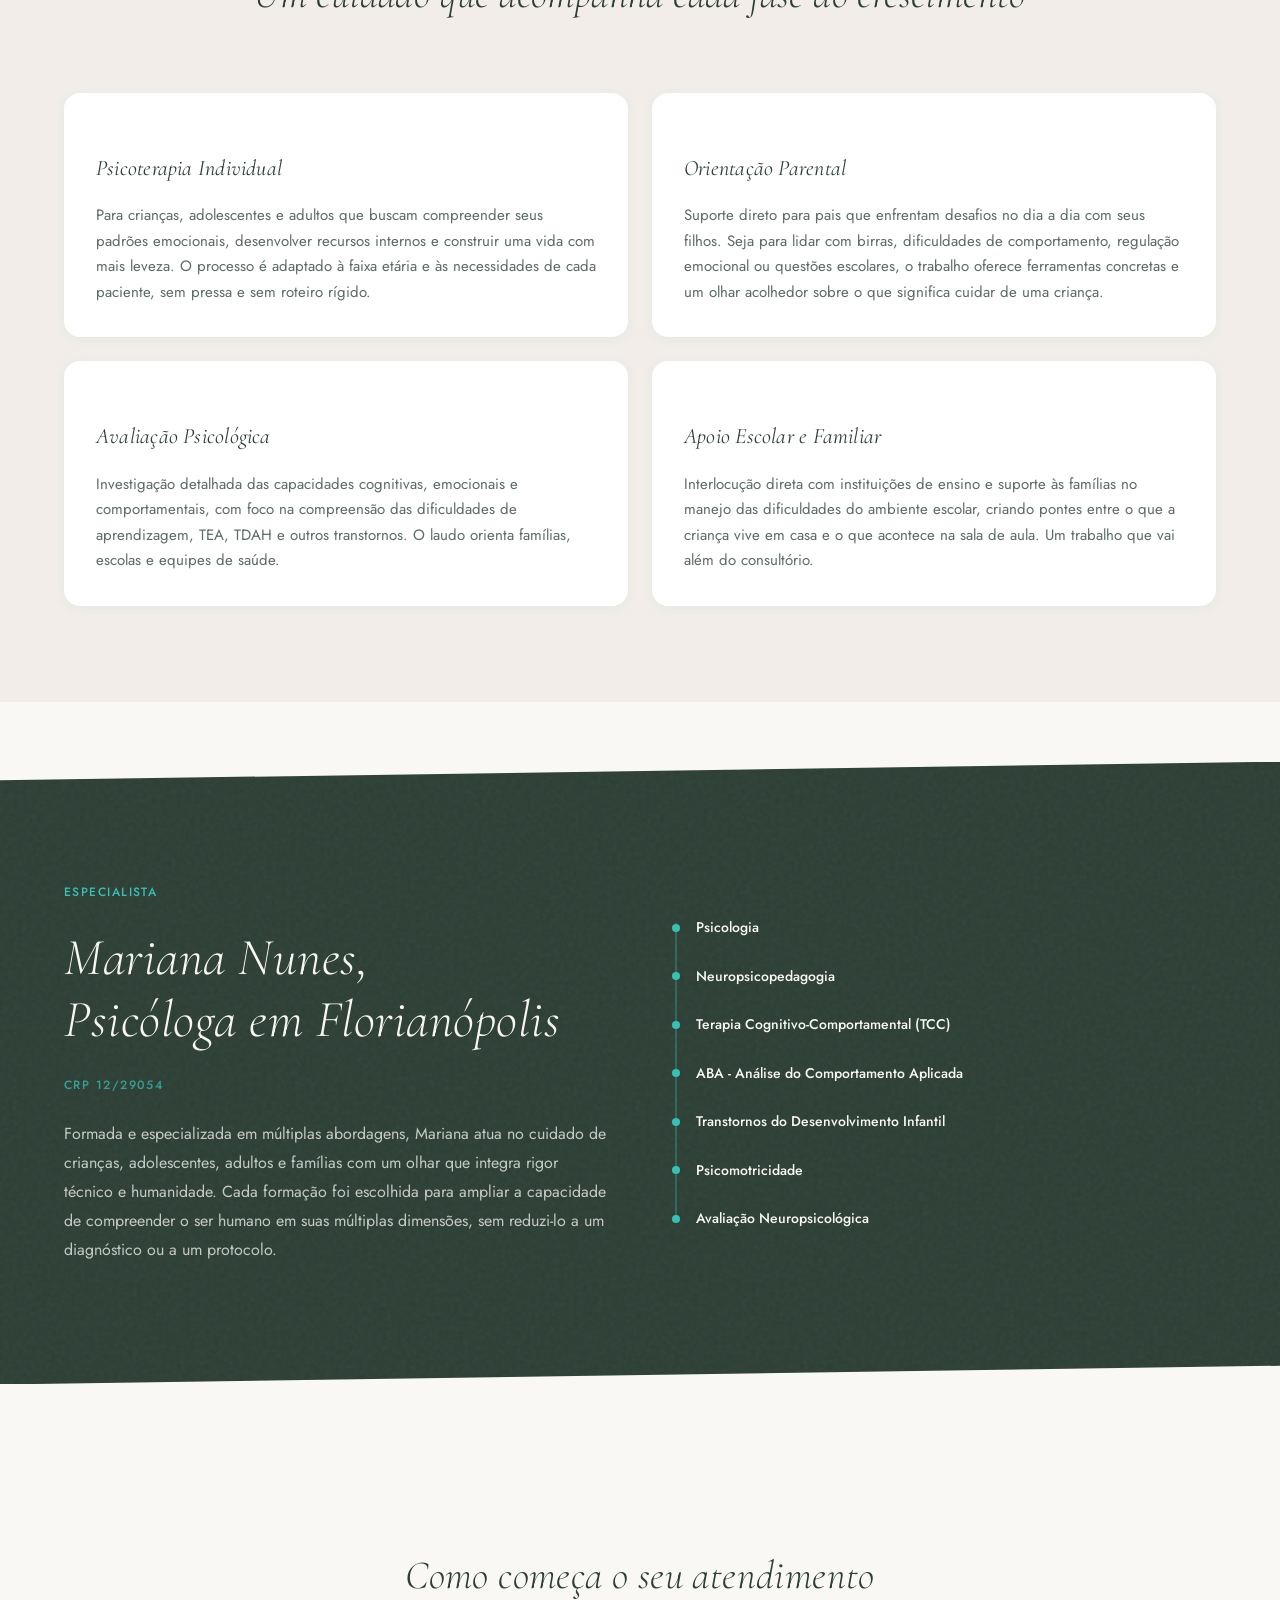
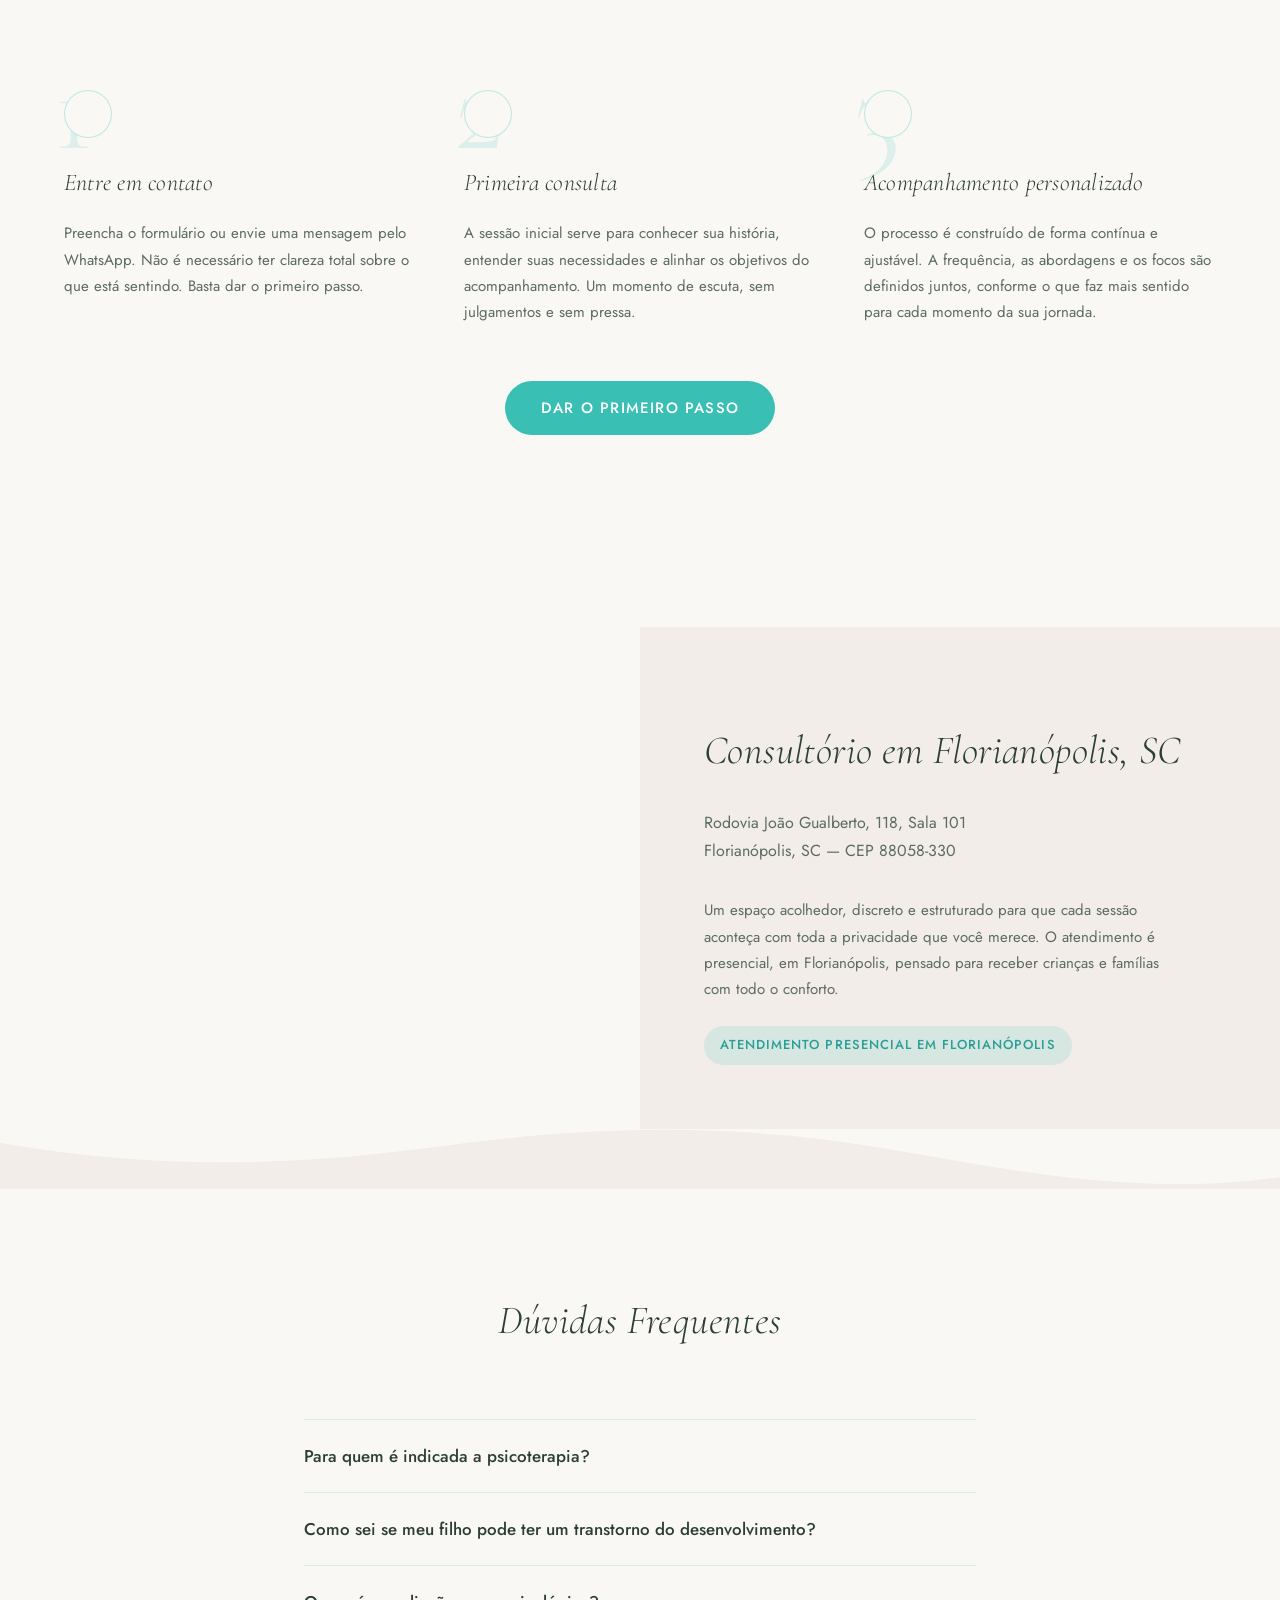
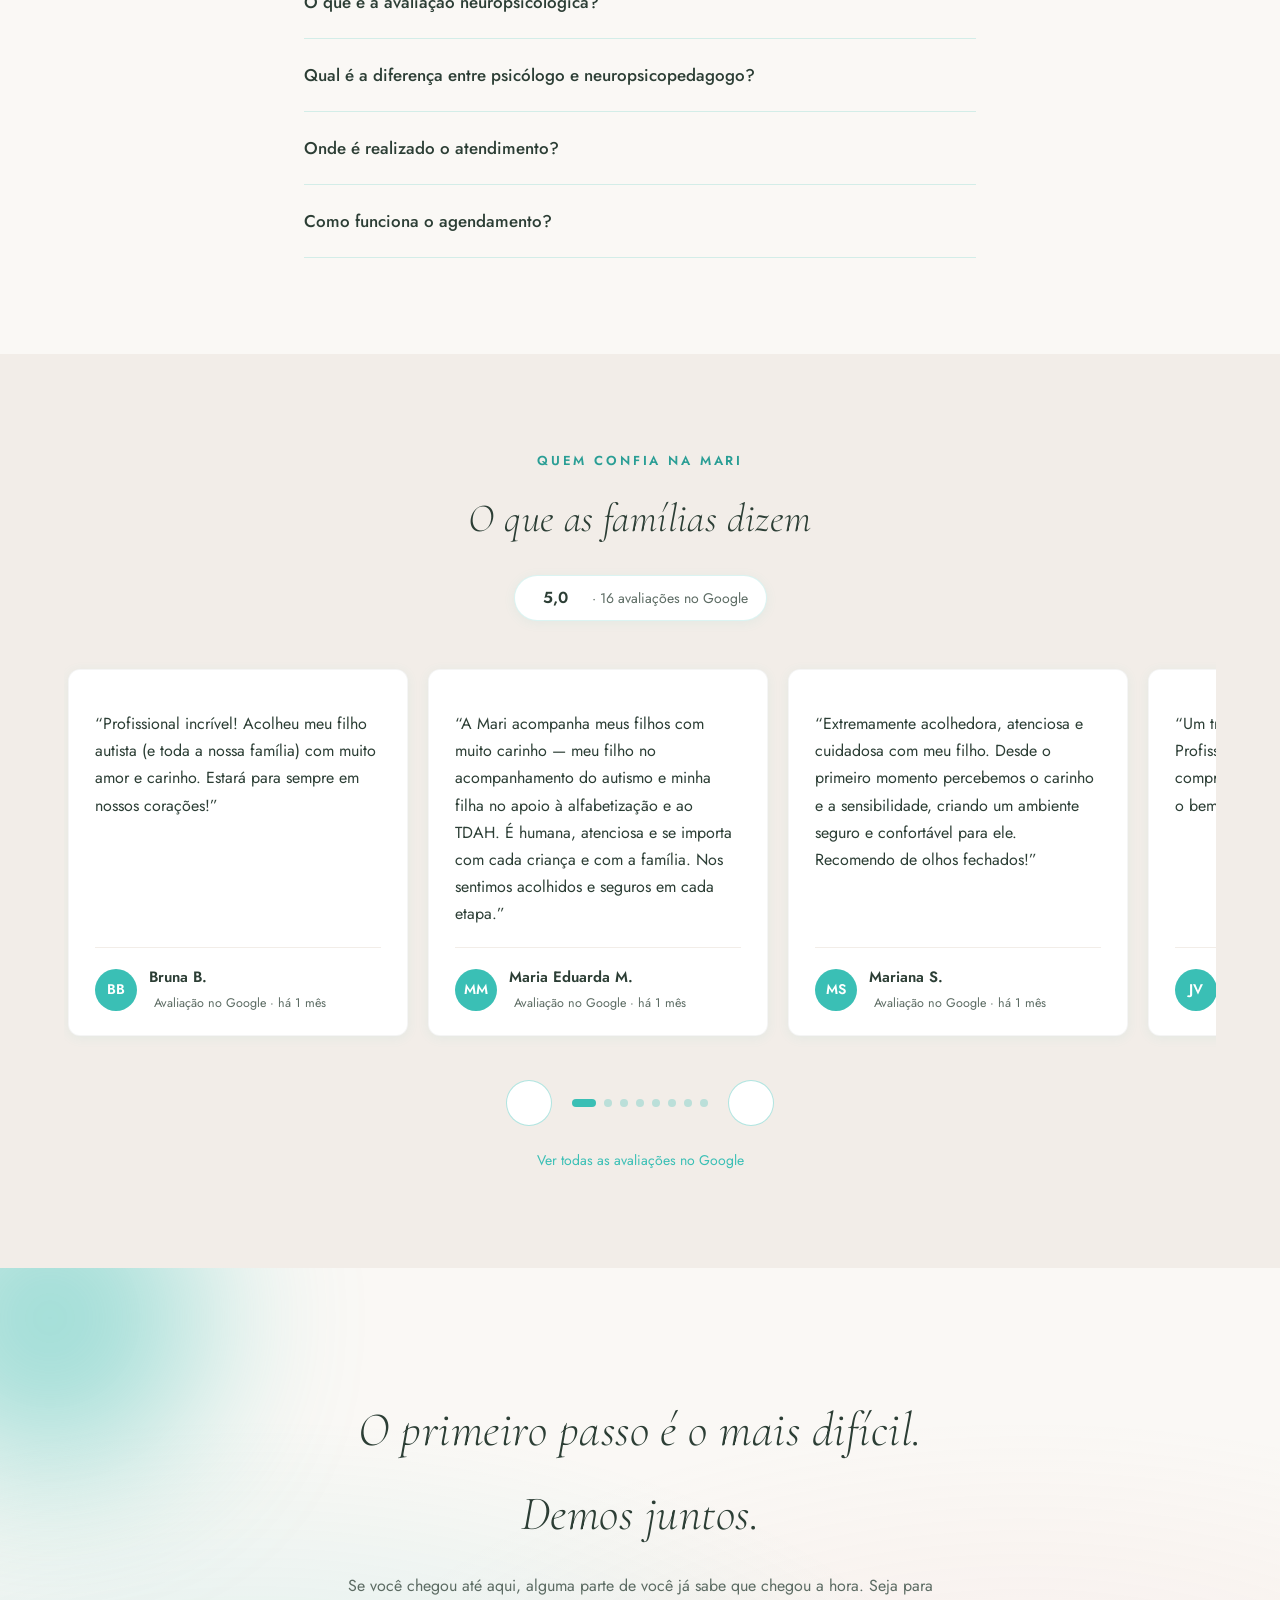
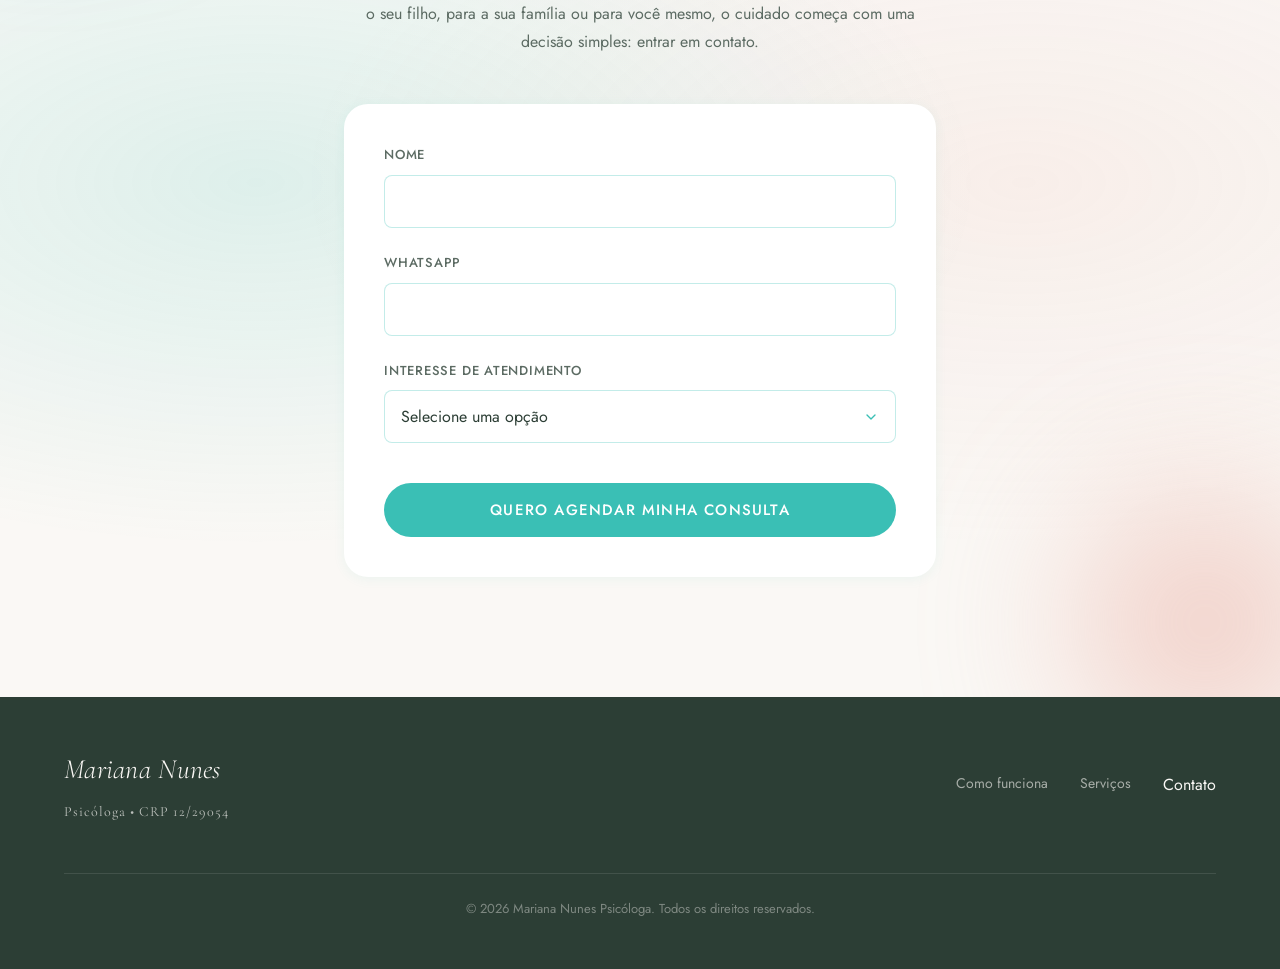
==== commit f785f2ce: "feat(lp): carrossel de depoimentos do Google (5,0 · 16) em todas as LPs Adiciona a seção 'O que as f" ====
--- a/acompanhamento-tea-tdah/index.html
+++ b/acompanhamento-tea-tdah/index.html
@@ -340,6 +340,148 @@
           </div>
         </div>
       </div>
+    </section>
+
+    <!-- H2. DEPOIMENTOS (Google) -->
+    <section class="section depoimentos" id="depoimentos" aria-label="Depoimentos de famílias atendidas">
+      <div class="container">
+        <div class="dep-head">
+          <p class="dep-kicker">Quem confia na Mari</p>
+          <h2 class="dep-title">O que as famílias dizem</h2>
+          <div class="dep-badge">
+            <i class="ph ph-google-logo dep-g" aria-hidden="true"></i>
+            <span class="dep-num">5,0</span>
+            <span class="dep-badge-stars" aria-hidden="true"><i class="ph ph-star-fill"></i><i class="ph ph-star-fill"></i><i class="ph ph-star-fill"></i><i class="ph ph-star-fill"></i><i class="ph ph-star-fill"></i></span>
+            <span class="dep-cnt">&middot; 16 avaliações no Google</span>
+          </div>
+        </div>
+        <div class="dep-carousel">
+          <div class="dep-track" id="depTrack">
+        <article class="dep-card">
+          <div class="dep-stars" role="img" aria-label="Nota 5 de 5 estrelas"><i class="ph ph-star-fill"></i><i class="ph ph-star-fill"></i><i class="ph ph-star-fill"></i><i class="ph ph-star-fill"></i><i class="ph ph-star-fill"></i></div>
+          <p class="dep-quote">&ldquo;Profissional incrível! Acolheu meu filho autista (e toda a nossa família) com muito amor e carinho. Estará para sempre em nossos corações!&rdquo;</p>
+          <div class="dep-foot">
+            <div class="dep-av" aria-hidden="true">BB</div>
+            <div>
+              <div class="dep-name">Bruna B.</div>
+              <div class="dep-meta"><i class="ph ph-google-logo" aria-hidden="true"></i> Avaliação no Google &middot; há 1 mês</div>
+            </div>
+          </div>
+        </article>
+        <article class="dep-card">
+          <div class="dep-stars" role="img" aria-label="Nota 5 de 5 estrelas"><i class="ph ph-star-fill"></i><i class="ph ph-star-fill"></i><i class="ph ph-star-fill"></i><i class="ph ph-star-fill"></i><i class="ph ph-star-fill"></i></div>
+          <p class="dep-quote">&ldquo;A Mari acompanha meus filhos com muito carinho — meu filho no acompanhamento do autismo e minha filha no apoio à alfabetização e ao TDAH. É humana, atenciosa e se importa com cada criança e com a família. Nos sentimos acolhidos e seguros em cada etapa.&rdquo;</p>
+          <div class="dep-foot">
+            <div class="dep-av" aria-hidden="true">MM</div>
+            <div>
+              <div class="dep-name">Maria Eduarda M.</div>
+              <div class="dep-meta"><i class="ph ph-google-logo" aria-hidden="true"></i> Avaliação no Google &middot; há 1 mês</div>
+            </div>
+          </div>
+        </article>
+        <article class="dep-card">
+          <div class="dep-stars" role="img" aria-label="Nota 5 de 5 estrelas"><i class="ph ph-star-fill"></i><i class="ph ph-star-fill"></i><i class="ph ph-star-fill"></i><i class="ph ph-star-fill"></i><i class="ph ph-star-fill"></i></div>
+          <p class="dep-quote">&ldquo;Extremamente acolhedora, atenciosa e cuidadosa com meu filho. Desde o primeiro momento percebemos o carinho e a sensibilidade, criando um ambiente seguro e confortável para ele. Recomendo de olhos fechados!&rdquo;</p>
+          <div class="dep-foot">
+            <div class="dep-av" aria-hidden="true">MS</div>
+            <div>
+              <div class="dep-name">Mariana S.</div>
+              <div class="dep-meta"><i class="ph ph-google-logo" aria-hidden="true"></i> Avaliação no Google &middot; há 1 mês</div>
+            </div>
+          </div>
+        </article>
+        <article class="dep-card">
+          <div class="dep-stars" role="img" aria-label="Nota 5 de 5 estrelas"><i class="ph ph-star-fill"></i><i class="ph ph-star-fill"></i><i class="ph ph-star-fill"></i><i class="ph ph-star-fill"></i><i class="ph ph-star-fill"></i></div>
+          <p class="dep-quote">&ldquo;Um trabalho muito humano e cuidadoso. Profissional acolhedora, paciente e comprometida com o desenvolvimento e o bem-estar das crianças e das famílias.&rdquo;</p>
+          <div class="dep-foot">
+            <div class="dep-av" aria-hidden="true">JV</div>
+            <div>
+              <div class="dep-name">Jaky V.</div>
+              <div class="dep-meta"><i class="ph ph-google-logo" aria-hidden="true"></i> Avaliação no Google &middot; há 1 mês</div>
+            </div>
+          </div>
+        </article>
+        <article class="dep-card">
+          <div class="dep-stars" role="img" aria-label="Nota 5 de 5 estrelas"><i class="ph ph-star-fill"></i><i class="ph ph-star-fill"></i><i class="ph ph-star-fill"></i><i class="ph ph-star-fill"></i><i class="ph ph-star-fill"></i></div>
+          <p class="dep-quote">&ldquo;Nossa psicóloga amada! Meu filho adora as atividades, além de ela ser uma excelente profissional!&rdquo;</p>
+          <div class="dep-foot">
+            <div class="dep-av" aria-hidden="true">TT</div>
+            <div>
+              <div class="dep-name">Tainara T.</div>
+              <div class="dep-meta"><i class="ph ph-google-logo" aria-hidden="true"></i> Avaliação no Google &middot; há 1 mês</div>
+            </div>
+          </div>
+        </article>
+        <article class="dep-card">
+          <div class="dep-stars" role="img" aria-label="Nota 5 de 5 estrelas"><i class="ph ph-star-fill"></i><i class="ph ph-star-fill"></i><i class="ph ph-star-fill"></i><i class="ph ph-star-fill"></i><i class="ph ph-star-fill"></i></div>
+          <p class="dep-quote">&ldquo;Profissional de excelência. Com ela meu filho teve uma excelente evolução.&rdquo;</p>
+          <div class="dep-foot">
+            <div class="dep-av" aria-hidden="true">AP</div>
+            <div>
+              <div class="dep-name">Aline P.</div>
+              <div class="dep-meta"><i class="ph ph-google-logo" aria-hidden="true"></i> Avaliação no Google &middot; há 1 mês</div>
+            </div>
+          </div>
+        </article>
+        <article class="dep-card">
+          <div class="dep-stars" role="img" aria-label="Nota 5 de 5 estrelas"><i class="ph ph-star-fill"></i><i class="ph ph-star-fill"></i><i class="ph ph-star-fill"></i><i class="ph ph-star-fill"></i><i class="ph ph-star-fill"></i></div>
+          <p class="dep-quote">&ldquo;A psicóloga Mariana é maravilhosa. Eu e meu filho amamos ela — uma excelente profissional.&rdquo;</p>
+          <div class="dep-foot">
+            <div class="dep-av" aria-hidden="true">AB</div>
+            <div>
+              <div class="dep-name">Allessandra B.</div>
+              <div class="dep-meta"><i class="ph ph-google-logo" aria-hidden="true"></i> Avaliação no Google &middot; há 1 mês</div>
+            </div>
+          </div>
+        </article>
+        <article class="dep-card">
+          <div class="dep-stars" role="img" aria-label="Nota 5 de 5 estrelas"><i class="ph ph-star-fill"></i><i class="ph ph-star-fill"></i><i class="ph ph-star-fill"></i><i class="ph ph-star-fill"></i><i class="ph ph-star-fill"></i></div>
+          <p class="dep-quote">&ldquo;Um amor de psicóloga. Escuta com atenção e respeito. Recomendo muito.&rdquo;</p>
+          <div class="dep-foot">
+            <div class="dep-av" aria-hidden="true">AnB</div>
+            <div>
+              <div class="dep-name">Antonia B.</div>
+              <div class="dep-meta"><i class="ph ph-google-logo" aria-hidden="true"></i> Avaliação no Google &middot; há 1 semana</div>
+            </div>
+          </div>
+        </article>
+          </div>
+        </div>
+        <div class="dep-nav">
+          <button type="button" class="dep-arrow" id="depPrev" aria-label="Depoimento anterior"><i class="ph ph-caret-left" aria-hidden="true"></i></button>
+          <div class="dep-dots" id="depDots"></div>
+          <button type="button" class="dep-arrow" id="depNext" aria-label="Próximo depoimento"><i class="ph ph-caret-right" aria-hidden="true"></i></button>
+        </div>
+        <div class="dep-cta-link">
+          <a href="https://share.google/nNty6jshFAPhshPNY" target="_blank" rel="noopener" class="link-animated">Ver todas as avaliações no Google</a>
+        </div>
+      </div>
+      <script>
+      (function(){
+        var track=document.getElementById('depTrack'); if(!track) return;
+        var cards=track.querySelectorAll('.dep-card');
+        var dotsWrap=document.getElementById('depDots');
+        var prev=document.getElementById('depPrev'), next=document.getElementById('depNext');
+        var sec=document.getElementById('depoimentos');
+        function cardW(){ return cards.length>1 ? (cards[1].getBoundingClientRect().left - cards[0].getBoundingClientRect().left) : (cards[0]?cards[0].offsetWidth+20:360); }
+        function cur(){ return Math.round(track.scrollLeft/cardW()); }
+        function go(i){ track.scrollTo({left:i*cardW(), behavior:'smooth'}); }
+        for(var i=0;i<cards.length;i++){ (function(i){ var b=document.createElement('button'); b.type='button'; b.className='dep-dot'+(i===0?' on':''); b.setAttribute('aria-label','Ir para o depoimento '+(i+1)); b.addEventListener('click',function(){go(i); rearm();}); dotsWrap.appendChild(b); })(i); }
+        var dots=dotsWrap.children;
+        function sync(){ var k=cur(); for(var j=0;j<dots.length;j++) dots[j].className='dep-dot'+(j===k?' on':''); }
+        track.addEventListener('scroll', sync, {passive:true});
+        next.addEventListener('click', function(){ var n=cur()+1; if(n>=cards.length)n=0; go(n); rearm(); });
+        prev.addEventListener('click', function(){ var n=cur()-1; if(n<0)n=cards.length-1; go(n); rearm(); });
+        var reduce = window.matchMedia && window.matchMedia('(prefers-reduced-motion: reduce)').matches;
+        var timer=null;
+        function play(){ if(reduce||cards.length<2) return; timer=setInterval(function(){ var n=cur()+1; if(n>=cards.length)n=0; go(n); }, 5500); }
+        function stop(){ if(timer){ clearInterval(timer); timer=null; } }
+        function rearm(){ stop(); play(); }
+        sec.addEventListener('mouseenter', stop); sec.addEventListener('mouseleave', play);
+        track.addEventListener('touchstart', stop, {passive:true});
+        play();
+      })();
+      </script>
     </section>
 
     <!-- I. CTA FINAL -->
--- a/acompanhamento-tea-tdah/style.css
+++ b/acompanhamento-tea-tdah/style.css
@@ -1305,3 +1305,38 @@
   cursor: pointer;
 }
 
+/* ==========================================
+   DEPOIMENTOS — carrossel de avaliações Google
+   ========================================== */
+.depoimentos { background-color: var(--color-bg-alt); }
+.dep-head { text-align: center; max-width: 720px; margin: 0 auto 40px; }
+.dep-kicker { font-family: var(--font-ui); font-size: 13px; letter-spacing: 0.22em; text-transform: uppercase; color: var(--color-primary-dark); font-weight: 600; margin-bottom: 10px; }
+.dep-title { font-size: 40px; margin-bottom: 22px; }
+.dep-badge { display: inline-flex; align-items: center; gap: 10px; background: var(--color-white); border: 1px solid rgba(58,191,181,0.18); border-radius: var(--radius-pill); padding: 8px 18px; box-shadow: var(--shadow-rest); }
+.dep-g { font-size: 20px; color: #4285F4; }
+.dep-num { font-family: var(--font-ui); font-weight: 600; font-size: 16px; color: var(--color-text-dark); }
+.dep-badge-stars { color: #F5A623; font-size: 15px; display: inline-flex; gap: 1px; }
+.dep-cnt { font-family: var(--font-ui); font-size: 14px; color: var(--color-text-medium); }
+.dep-carousel { position: relative; }
+.dep-track { display: flex; gap: 20px; overflow-x: auto; scroll-snap-type: x mandatory; padding: 8px 4px 18px; scrollbar-width: none; -webkit-overflow-scrolling: touch; }
+.dep-track::-webkit-scrollbar { display: none; }
+.dep-card { flex: 0 0 340px; max-width: 86vw; scroll-snap-align: center; background: var(--color-white); border: 1px solid rgba(0,0,0,0.04); border-radius: var(--radius-card); padding: 26px 26px 20px; display: flex; flex-direction: column; box-shadow: var(--shadow-rest); }
+.dep-stars { color: #F5A623; font-size: 17px; margin-bottom: 14px; display: inline-flex; gap: 2px; }
+.dep-quote { font-family: var(--font-body); font-size: 16px; line-height: 1.7; color: var(--color-text-dark); margin-bottom: 20px; flex: 1; }
+.dep-foot { display: flex; align-items: center; gap: 12px; border-top: 1px solid var(--color-bg-alt); padding-top: 16px; }
+.dep-av { width: 42px; height: 42px; flex: 0 0 42px; border-radius: 50%; background: var(--color-primary); color: #fff; display: flex; align-items: center; justify-content: center; font-family: var(--font-ui); font-weight: 600; font-size: 14px; }
+.dep-name { font-family: var(--font-ui); font-weight: 600; font-size: 15px; color: var(--color-text-dark); }
+.dep-meta { font-family: var(--font-ui); font-size: 12.5px; color: var(--color-text-medium); display: flex; align-items: center; gap: 5px; margin-top: 2px; }
+.dep-meta .ph-google-logo { color: #4285F4; font-size: 14px; }
+.dep-nav { display: flex; align-items: center; justify-content: center; gap: 20px; margin-top: 26px; }
+.dep-arrow { width: 46px; height: 46px; border-radius: 50%; border: 1px solid rgba(58,191,181,0.4); background: var(--color-white); color: var(--color-primary-dark); font-size: 20px; cursor: pointer; display: flex; align-items: center; justify-content: center; transition: all 0.2s ease; }
+.dep-arrow:hover { background: var(--color-primary); color: #fff; border-color: var(--color-primary); box-shadow: var(--shadow-btn-hover); }
+.dep-dots { display: flex; gap: 8px; }
+.dep-dot { width: 8px; height: 8px; border-radius: 50%; background: rgba(58,191,181,0.3); border: none; padding: 0; cursor: pointer; transition: all 0.25s ease; }
+.dep-dot.on { background: var(--color-primary); width: 24px; border-radius: var(--radius-pill); }
+.dep-cta-link { text-align: center; margin-top: 22px; font-family: var(--font-ui); font-size: 14px; }
+@media (max-width: 768px) {
+  .dep-title { font-size: 32px; }
+  .dep-card { flex-basis: 300px; padding: 22px 22px 18px; }
+  .dep-arrow { width: 42px; height: 42px; }
+}
